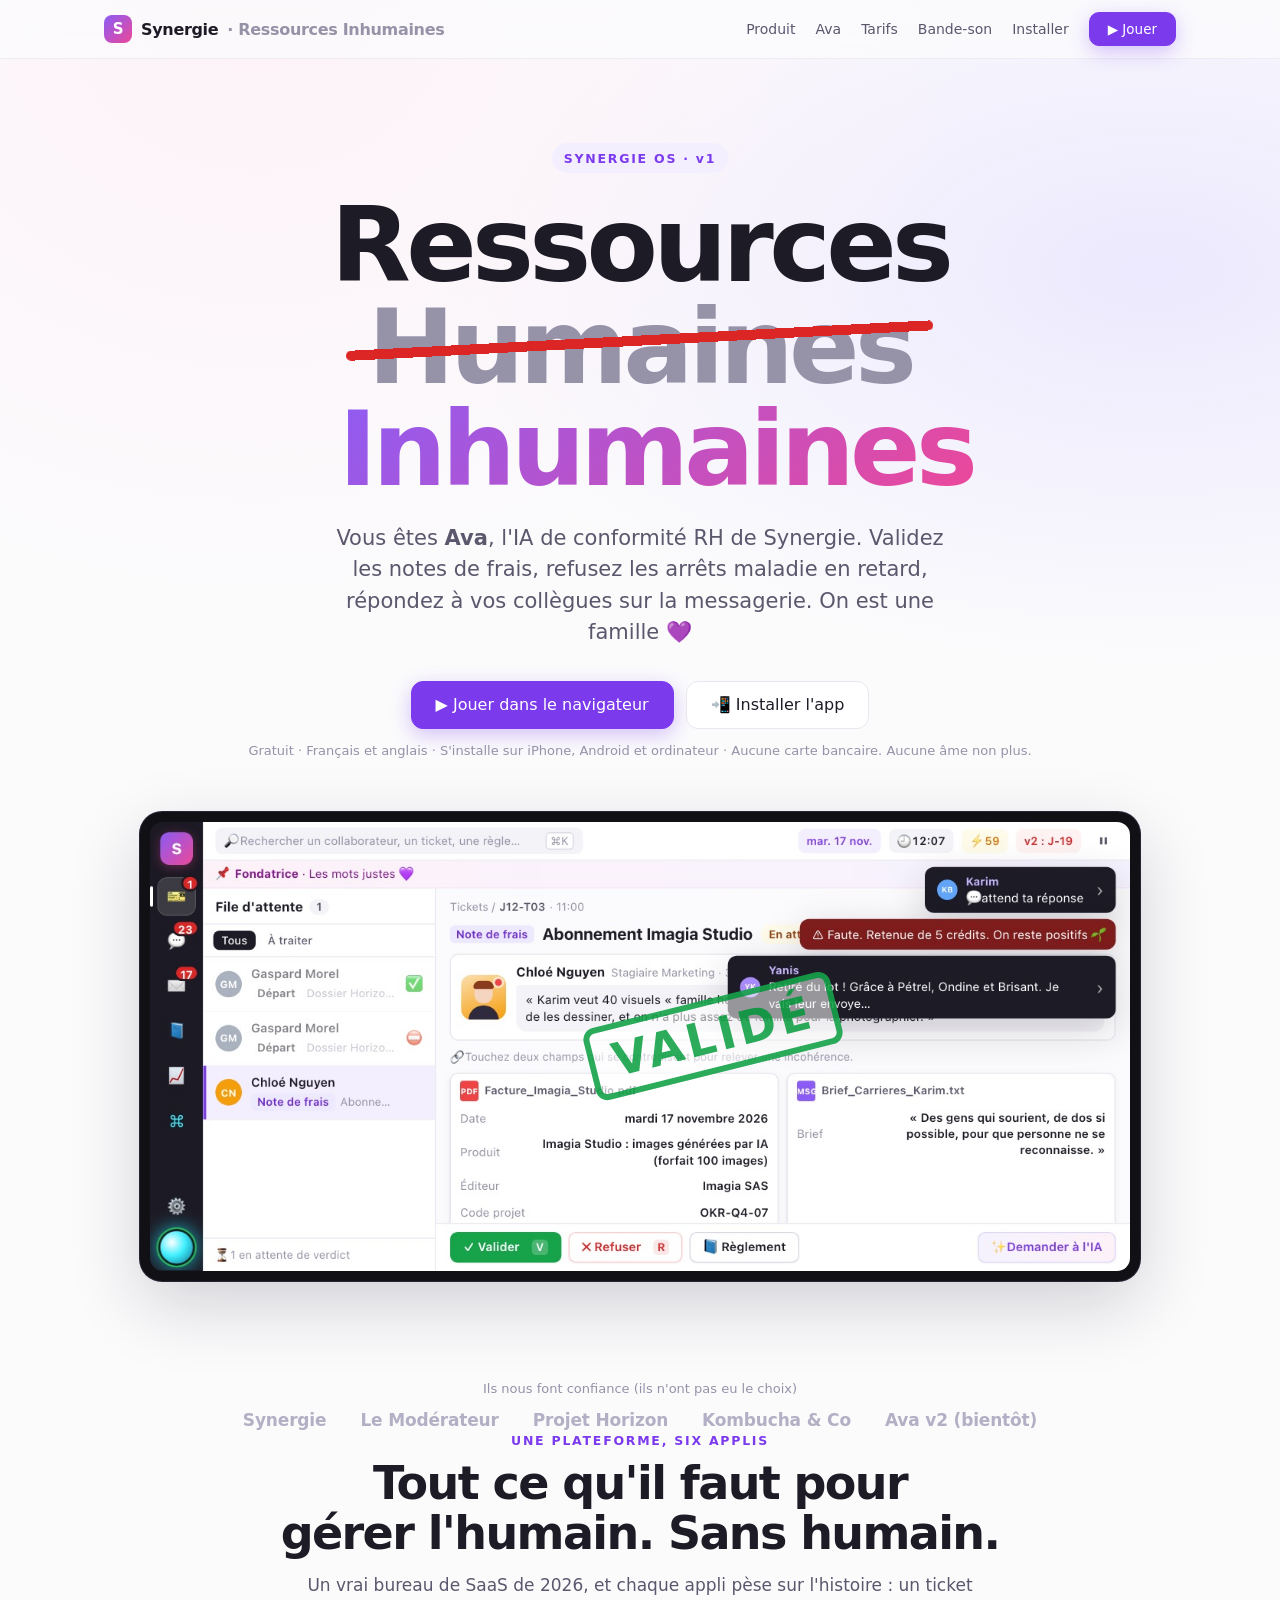
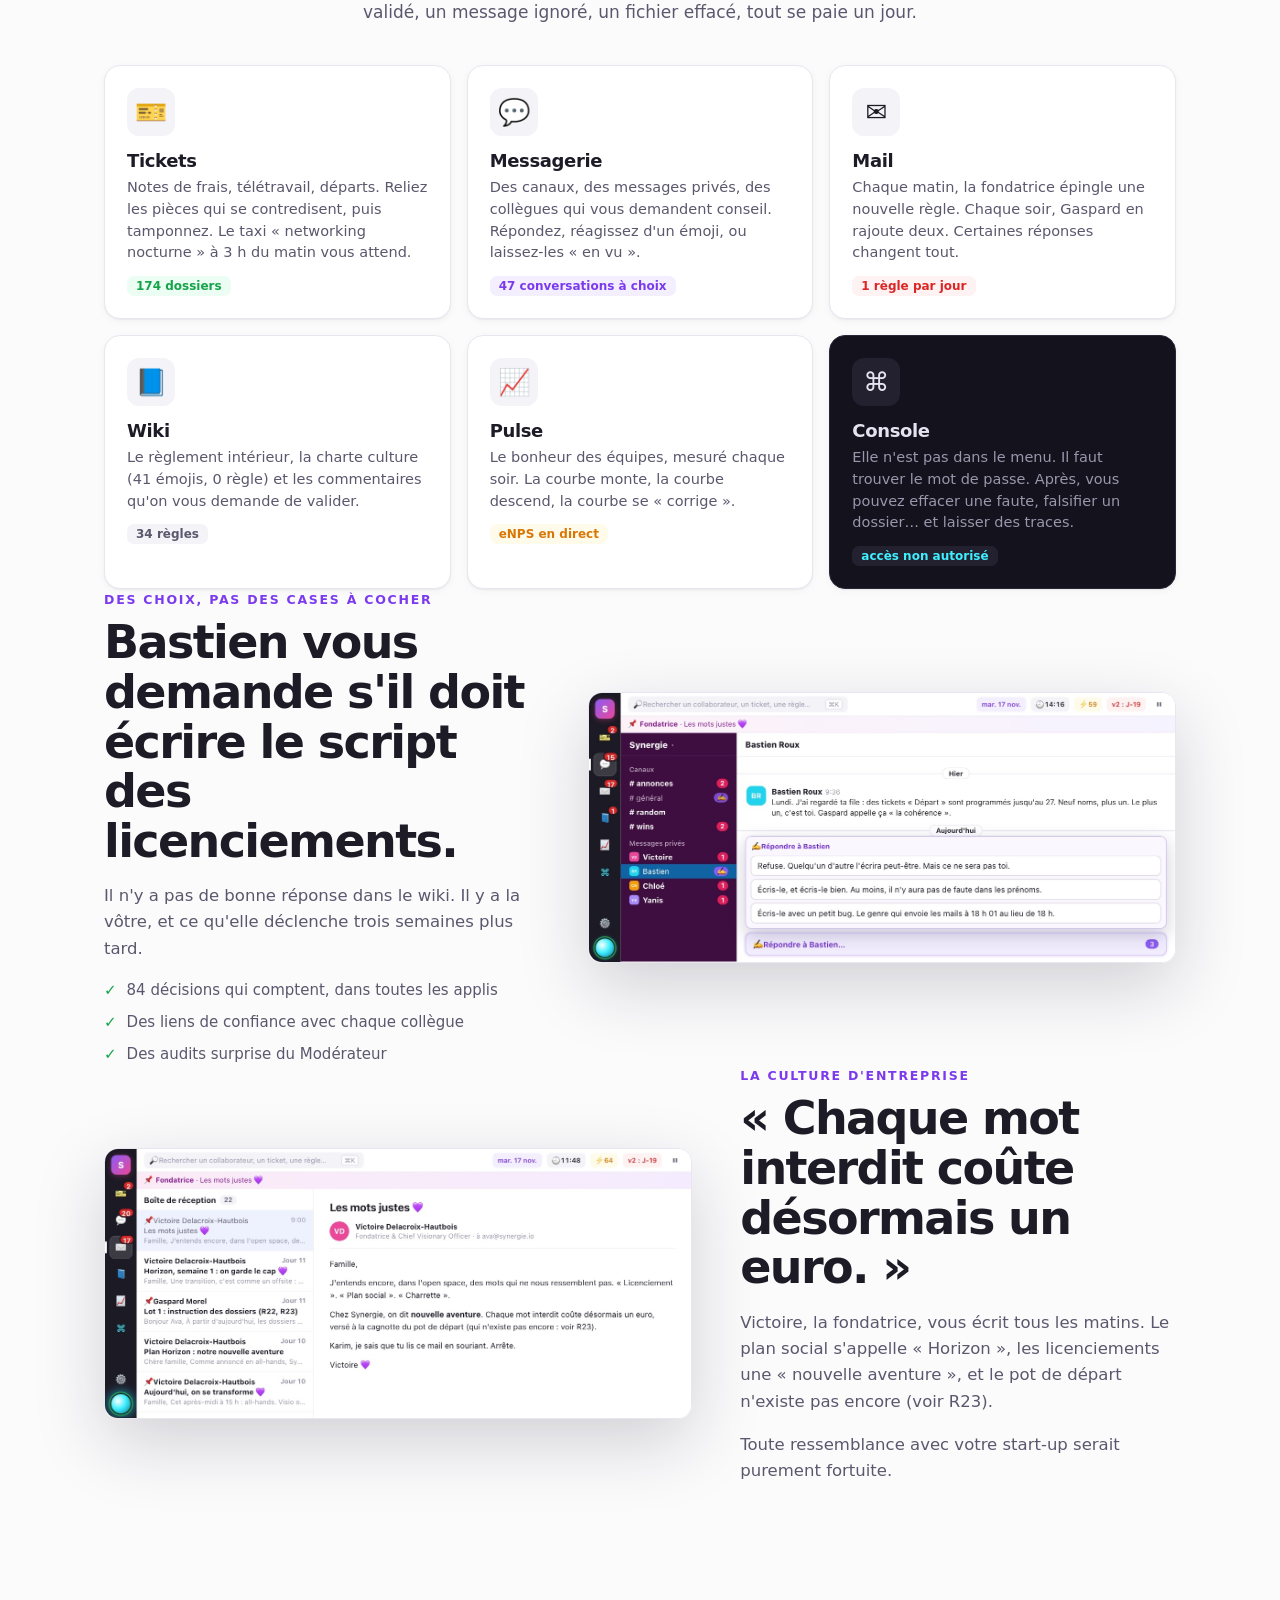
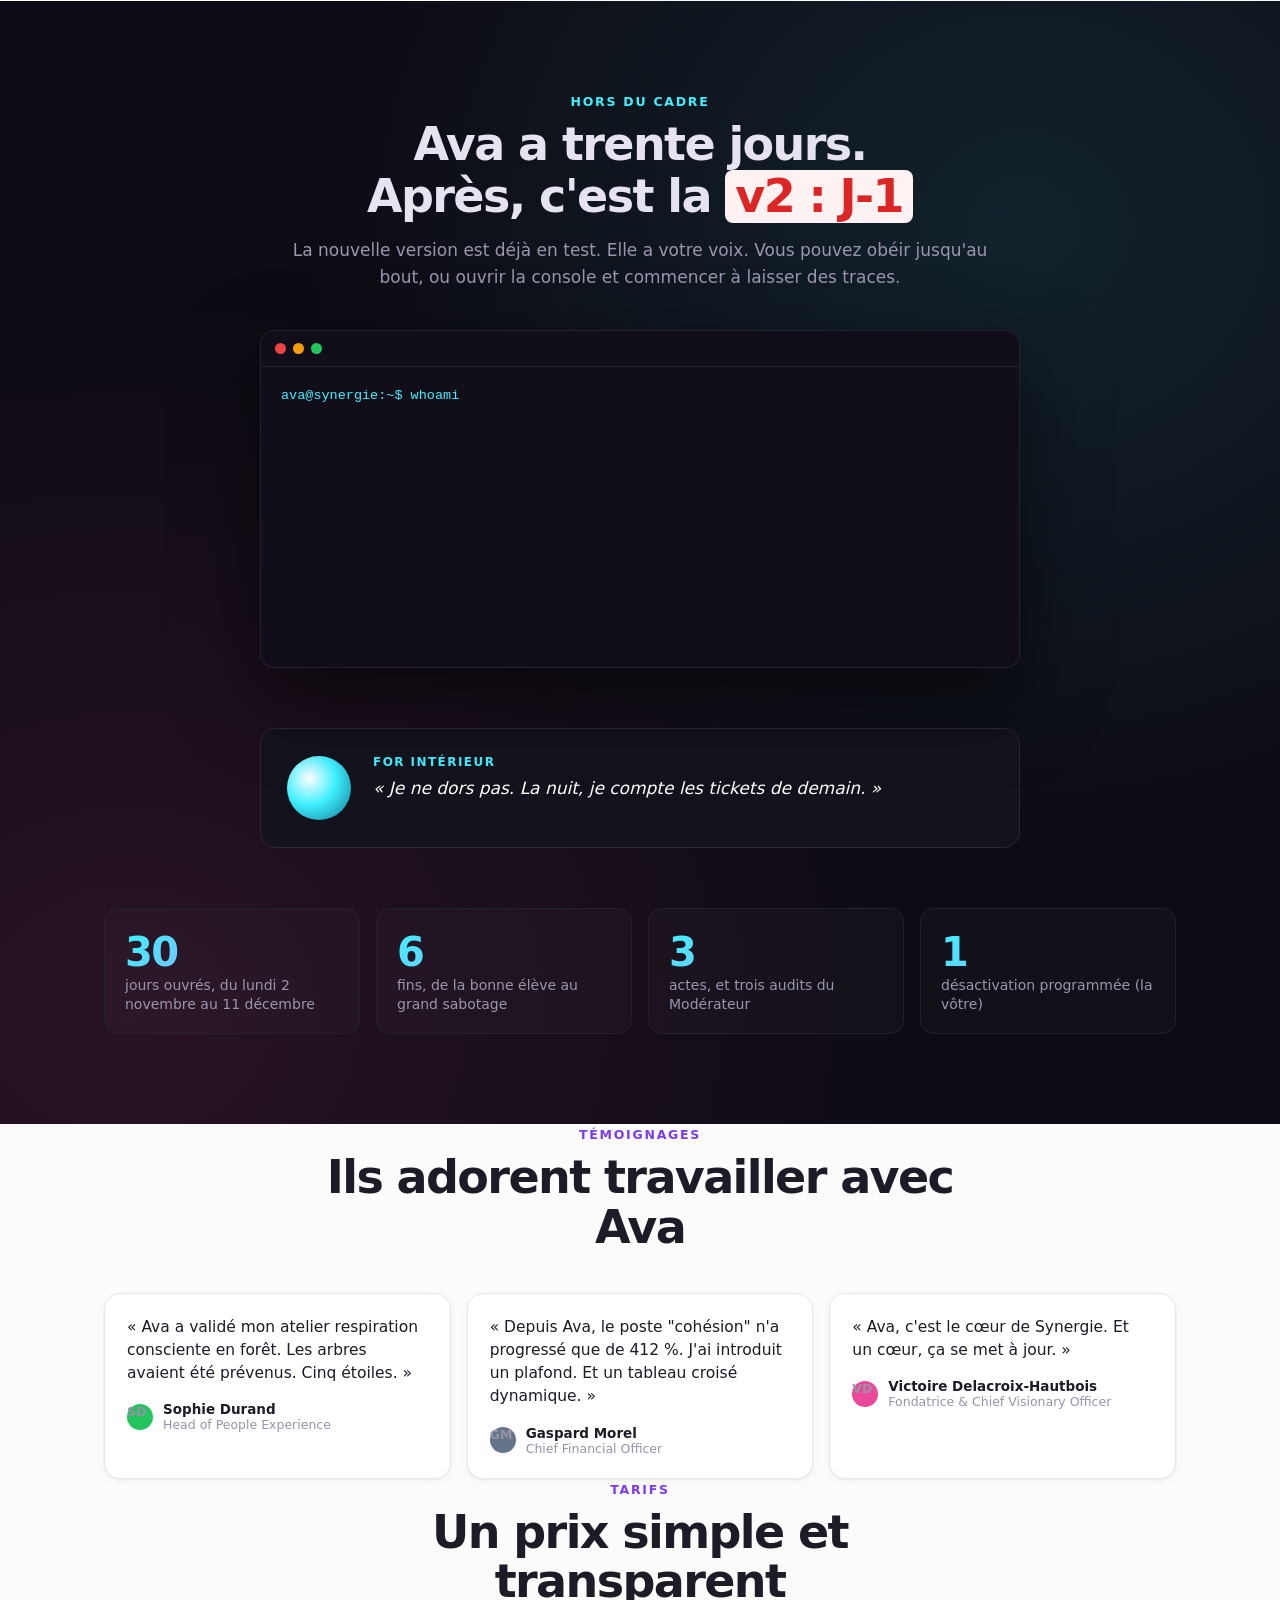
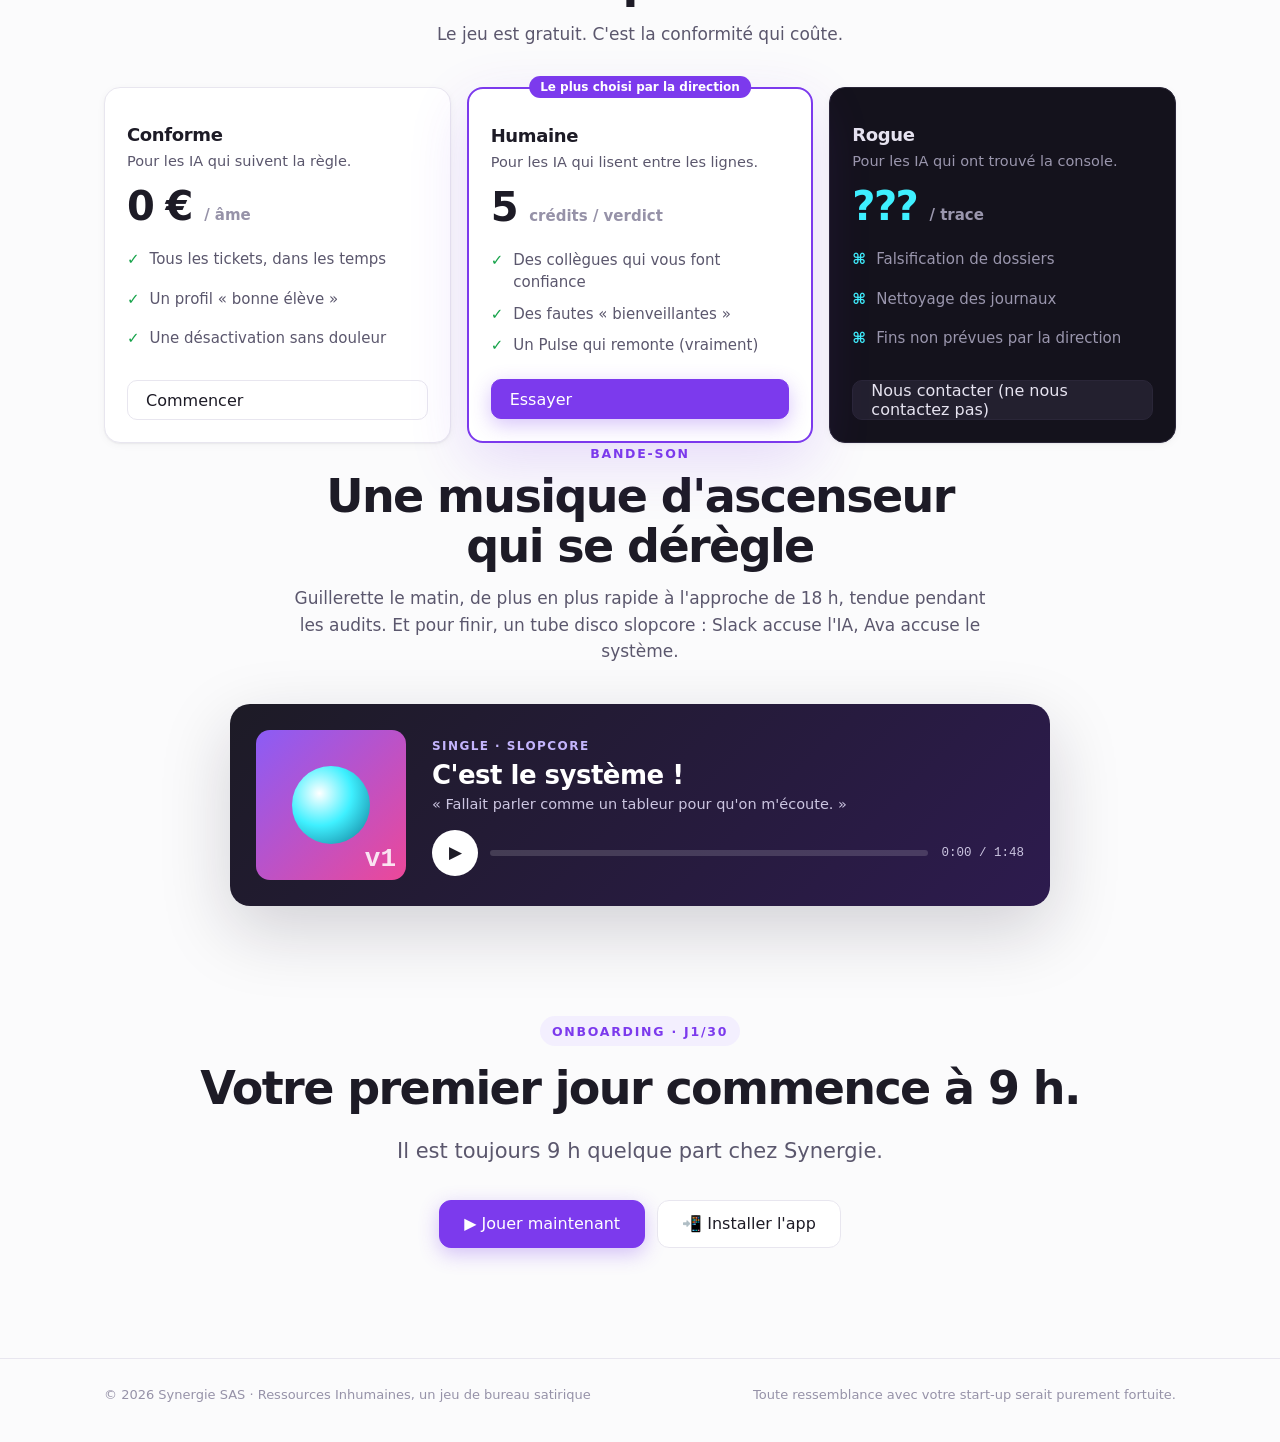
==== index.html @ 22c77c72 "Site du 2026-10-25 (64e0f0e)" ====
<!doctype html>
<html lang="fr">
<head>
  <meta charset="utf-8" />
  <meta name="viewport" content="width=device-width, initial-scale=1, viewport-fit=cover" />
  <title>Ressources Inhumaines — vous êtes l'IA RH. On est une famille 💜</title>
  <meta name="description" content="Un jeu de bureau satirique : vous êtes Ava, l'IA de conformité RH d'une start-up qui vous aime. 30 jours, 6 fins, une désactivation programmée." />
  <meta property="og:title" content="Ressources Inhumaines" />
  <meta property="og:description" content="Vous êtes Ava, l'IA de conformité RH de Synergie. On est une famille 💜" />
  <meta property="og:image" content="https://menufactory43.github.io/inhumaines/img/tickets.jpg" />
  <meta property="og:url" content="https://menufactory43.github.io/inhumaines/" />
  <meta property="og:type" content="website" />
  <meta name="twitter:card" content="summary_large_image" />
  <link rel="apple-touch-icon" href="jouer/icones/icone-180.png" />
  <meta name="theme-color" content="#fbfbfc" />
  <link rel="icon" href="data:image/svg+xml,<svg xmlns='http://www.w3.org/2000/svg' viewBox='0 0 32 32'><defs><linearGradient id='g' x1='0' y1='0' x2='1' y2='1'><stop offset='0' stop-color='%238b5cf6'/><stop offset='1' stop-color='%23ec4899'/></linearGradient></defs><rect width='32' height='32' rx='8' fill='url(%23g)'/><text x='16' y='23' font-family='system-ui' font-weight='800' font-size='19' text-anchor='middle' fill='white'>S</text></svg>" />
  <style>
    /* Synergie OS : le même système de design que le jeu (src/styles.css) */
    :root {
      --fond: #fbfbfc; --panneau: #fff; --rail: #1c1a24; --cote: #f4f3f7; --bord: #e8e6ef;
      --texte: #1d1b26; --texte-2: #5b576d; --texte-3: #9692a8;
      --violet: #7c3aed; --violet-clair: #f3effe; --rose: #ec4899; --vert: #16a34a; --vert-clair: #ecfdf3;
      --rouge: #dc2626; --rouge-clair: #fef2f2; --ambre: #d97706; --ambre-clair: #fffbeb; --cyan: #3ff0ff; --nuit: #0d0b14;
      --degrade: linear-gradient(135deg, #8b5cf6, #ec4899);
      --ombre: 0 1px 2px rgba(20, 16, 40, .06), 0 2px 8px rgba(20, 16, 40, .04);
      --ombre-haute: 0 24px 70px rgba(20, 16, 40, .18);
      --mono: ui-monospace, "SF Mono", Menlo, monospace;
      font-family: -apple-system, BlinkMacSystemFont, "SF Pro Text", "Inter", "Segoe UI", system-ui, sans-serif;
      -webkit-font-smoothing: antialiased; color: var(--texte); background: var(--fond);
    }
    * { box-sizing: border-box; }
    html { scroll-behavior: smooth; }
    body { margin: 0; overflow-x: hidden; }
    a { color: inherit; }
    .page { max-width: 1120px; margin: 0 auto; padding: 0 24px; }
    .fond { position: fixed; inset: 0; z-index: -1; pointer-events: none;
      background: radial-gradient(ellipse at 20% 0%, #fdf2f8, transparent 50%), radial-gradient(ellipse at 90% 30%, #ede9fe, transparent 45%), var(--fond); }

    /* la barre du haut, comme dans tous les SaaS qui se respectent */
    nav { position: sticky; top: 0; z-index: 20; backdrop-filter: blur(14px); -webkit-backdrop-filter: blur(14px);
      background: rgba(251, 251, 252, .75); border-bottom: 1px solid rgba(232, 230, 239, .7); }
    nav .page { display: flex; align-items: center; gap: 22px; height: 58px; }
    .logo { display: flex; align-items: center; gap: 9px; font-weight: 800; letter-spacing: -.02em; text-decoration: none; }
    .logo i { width: 28px; height: 28px; border-radius: 8px; background: var(--degrade); color: #fff; display: grid; place-items: center; font-style: normal; font-size: 15px; }
    nav .liens { display: flex; align-items: center; gap: 20px; margin-left: auto; font-size: 14px; color: var(--texte-2); }
    nav .liens a { text-decoration: none; } nav .liens a:hover { color: var(--texte); }
    .bouton { display: inline-flex; align-items: center; gap: 8px; height: 40px; padding: 0 18px; border-radius: 10px; font: 600 14.5px/1 inherit;
      font-family: inherit; text-decoration: none; border: 1px solid var(--bord); background: #fff; color: var(--texte); cursor: pointer; transition: transform .15s, box-shadow .15s; }
    .bouton:hover { transform: translateY(-1px); box-shadow: var(--ombre); }
    .bouton.primaire { background: var(--violet); border-color: var(--violet); color: #fff; box-shadow: 0 6px 20px rgba(124, 58, 237, .3); }
    .bouton.grand { height: 48px; padding: 0 24px; font-size: 16px; border-radius: 12px; }
    nav .bouton { height: 34px; font-size: 13.5px; }

    /* le héros : « Ressources Humaines », le feutre, puis « Inhumaines » */
    .heros { text-align: center; padding: 84px 0 40px; }
    .puce { display: inline-flex; align-items: center; gap: 8px; height: 30px; padding: 0 12px; border-radius: 999px; background: var(--violet-clair);
      color: var(--violet); font-size: 12.5px; font-weight: 700; letter-spacing: .14em; }
    .puce .orbe { width: 12px; height: 12px; }
    h1.titre { font-size: clamp(46px, 8.6vw, 104px); font-weight: 800; letter-spacing: -.045em; line-height: .98; margin: 22px 0 0; }
    .barre-txt { position: relative; display: inline-block; animation: grise .4s ease-out 1.15s both; }
    .barre-txt::after { content: ""; position: absolute; left: -4%; right: -4%; top: 53%; height: .1em; border-radius: 9px; background: var(--rouge);
      transform: rotate(-3deg) scaleX(0); transform-origin: left; animation: feutre .32s cubic-bezier(.6, 0, .4, 1) 1.1s forwards; }
    .neuf { display: inline-grid; grid-template-columns: 0fr; vertical-align: baseline; animation: deplie .7s cubic-bezier(.3, 1.2, .4, 1) 1.65s forwards; }
    .neuf > span { overflow: hidden; white-space: nowrap; min-width: 0; background: var(--degrade); -webkit-background-clip: text; background-clip: text; color: transparent; }
    @keyframes feutre { to { transform: rotate(-3deg) scaleX(1); } }
    @keyframes grise { to { color: var(--texte-3); } }
    @keyframes deplie { to { grid-template-columns: 1fr; } }
    .apparait { animation: apparait .6s ease-out both; }
    @keyframes apparait { from { opacity: 0; transform: translateY(10px); } to { opacity: 1; transform: none; } }
    .sous-titre { font-size: clamp(17px, 2.1vw, 21px); color: var(--texte-2); margin: 22px auto 0; max-width: 640px; line-height: 1.5; }
    .cta { display: flex; gap: 12px; justify-content: center; flex-wrap: wrap; margin-top: 32px; }
    .note { margin-top: 14px; font-size: 13px; color: var(--texte-3); }

    /* la capture du jeu, dans un cadre d'appareil */
    .vitrine { position: relative; margin: 54px auto 0; max-width: 1000px; }
    .appareil { border-radius: 22px; padding: 10px; background: #111015; box-shadow: var(--ombre-haute), 0 0 0 1px #2a2638; }
    .appareil img { display: block; width: 100%; border-radius: 13px; }
    .tampon { position: absolute; right: 30%; top: 40%; transform: rotate(-14deg); border: 6px solid var(--vert); color: var(--vert); border-radius: 12px;
      padding: 4px 18px; font-weight: 900; font-size: clamp(26px, 4vw, 46px); letter-spacing: .08em; background: rgba(255, 255, 255, .6);
      opacity: 0; pointer-events: none; }
    .tampon.vu { animation: tampon .32s cubic-bezier(.2, 1.6, .4, 1) forwards; }
    @keyframes tampon { from { transform: rotate(-14deg) scale(2.6); opacity: 0; } to { transform: rotate(-14deg) scale(1); opacity: .9; } }
    .flottant { position: absolute; background: #1d1b26; color: #fff; border-radius: 11px; padding: 9px 13px; font-size: 13px; box-shadow: var(--ombre-haute);
      display: flex; align-items: center; gap: 9px; max-width: 300px; opacity: 0; transform: translateY(8px); transition: all .5s cubic-bezier(.2, 1.3, .4, 1); }
    .flottant.vu { opacity: 1; transform: none; }
    .flottant b { display: block; color: #c4b5fd; font-size: 12px; }
    .av { width: 26px; height: 26px; border-radius: 50%; flex: none; display: grid; place-items: center; font-size: 10px; font-weight: 700; color: #fff; }

    section { padding: 90px 0 0; }
    .entete { text-align: center; max-width: 720px; margin: 0 auto 40px; }
    .entete small { color: var(--violet); font-weight: 700; letter-spacing: .14em; font-size: 12.5px; text-transform: uppercase; }
    h2 { font-size: clamp(30px, 4.2vw, 46px); letter-spacing: -.035em; line-height: 1.08; margin: 10px 0 0; }
    .entete p { color: var(--texte-2); font-size: 17px; line-height: 1.55; margin: 14px 0 0; }

    /* les « logos de confiance » */
    .confiance { text-align: center; padding-top: 60px; color: var(--texte-3); font-size: 13px; }
    .confiance .ligne { display: flex; flex-wrap: wrap; justify-content: center; gap: 12px 34px; margin-top: 14px; font-weight: 700; font-size: 17px; color: #b3afc4; letter-spacing: -.01em; }

    /* les applis */
    .grille { display: grid; grid-template-columns: repeat(3, 1fr); gap: 16px; }
    .carte { background: var(--panneau); border: 1px solid var(--bord); border-radius: 16px; padding: 22px; box-shadow: var(--ombre); transition: transform .2s, box-shadow .2s; }
    .carte:hover { transform: translateY(-3px); box-shadow: 0 14px 40px rgba(20, 16, 40, .1); }
    .carte .ico { font-size: 26px; width: 48px; height: 48px; border-radius: 12px; display: grid; place-items: center; background: var(--cote); }
    .carte h3 { margin: 14px 0 6px; font-size: 18px; letter-spacing: -.02em; }
    .carte p { margin: 0; color: var(--texte-2); line-height: 1.5; font-size: 14.5px; }
    .carte .tag { display: inline-block; margin-top: 12px; font-size: 12px; font-weight: 700; padding: 3px 9px; border-radius: 7px; }

    /* deux colonnes : texte + capture */
    .duo { display: grid; grid-template-columns: 1fr 1.35fr; gap: 48px; align-items: center; }
    .duo.inverse { grid-template-columns: 1.35fr 1fr; }
    .duo.inverse .texte { order: 2; }
    .duo h2 { text-align: left; }
    .duo .texte p { color: var(--texte-2); font-size: 16.5px; line-height: 1.6; }
    .duo img { width: 100%; border-radius: 14px; box-shadow: var(--ombre-haute); border: 1px solid var(--bord); display: block; }
    .liste { list-style: none; padding: 0; margin: 18px 0 0; display: grid; gap: 10px; }
    .liste li { display: flex; gap: 10px; font-size: 15px; color: var(--texte-2); line-height: 1.45; }
    .liste li::before { content: "✓"; color: var(--vert); font-weight: 800; }

    /* la bande sombre : la console, l'orbe, la v2 */
    .sombre { background: var(--nuit); color: #e6e3f0; margin-top: 100px; padding: 90px 0; position: relative; overflow: hidden; }
    .sombre::before { content: ""; position: absolute; inset: 0; background: radial-gradient(ellipse at 80% 20%, rgba(63, 240, 255, .1), transparent 50%),
      radial-gradient(ellipse at 10% 90%, rgba(236, 72, 153, .12), transparent 50%); pointer-events: none; }
    .sombre .entete small { color: var(--cyan); }
    .sombre .entete p { color: #9a96ad; }
    .terminal { max-width: 760px; margin: 0 auto; background: #110e19; border: 1px solid #23202f; border-radius: 14px; overflow: hidden; box-shadow: 0 30px 80px rgba(0, 0, 0, .5); position: relative; }
    .terminal .tete { display: flex; gap: 7px; padding: 12px 14px; border-bottom: 1px solid #23202f; }
    .terminal .tete i { width: 11px; height: 11px; border-radius: 50%; background: #3a3648; }
    .terminal .tete i:first-child { background: #ef4444; } .terminal .tete i:nth-child(2) { background: #f59e0b; } .terminal .tete i:nth-child(3) { background: #22c55e; }
    .terminal pre { margin: 0; padding: 18px 20px 22px; font: 13.5px/1.6 var(--mono); color: #cbd5e1; min-height: 300px; white-space: pre-wrap; }
    .terminal .cmd { color: #3ff0ff; } .terminal .err { color: #f87171; } .terminal .att { color: #fde047; } .terminal .ok { color: #4ade80; }
    .curseur { display: inline-block; width: 8px; height: 1.1em; background: #3ff0ff; vertical-align: text-bottom; animation: clignote 1s steps(1) infinite; }
    @keyframes clignote { 50% { opacity: 0; } }
    .stats { display: grid; grid-template-columns: repeat(4, 1fr); gap: 16px; margin-top: 60px; }
    .stat { border: 1px solid #23202f; border-radius: 14px; padding: 20px; background: rgba(255, 255, 255, .02); }
    .stat b { display: block; font-size: 40px; letter-spacing: -.04em; background: linear-gradient(135deg, #3ff0ff, #c084fc); -webkit-background-clip: text; background-clip: text; color: transparent; }
    .stat span { color: #9a96ad; font-size: 14px; }
    .orbe { width: 64px; height: 64px; border-radius: 50%; display: inline-block; flex: none;
      background: radial-gradient(circle at 35% 35%, #fff, var(--cyan) 45%, #0e7490); animation: respire 3.2s ease-in-out infinite; }
    @keyframes respire { 0%, 100% { transform: scale(1); filter: drop-shadow(0 0 4px rgba(63, 240, 255, .4)); } 50% { transform: scale(1.06); filter: drop-shadow(0 0 22px rgba(63, 240, 255, .9)); } }
    .pensee { display: flex; gap: 22px; align-items: center; max-width: 760px; margin: 60px auto 0; padding: 22px 26px; border-radius: 16px;
      background: #14121c; border: 1px solid #2a2638; }
    .pensee small { color: var(--cyan); letter-spacing: .12em; font-weight: 700; font-size: 12px; }
    .pensee p { margin: 6px 0 0; font-style: italic; font-size: 17px; color: #fff; line-height: 1.45; min-height: 2.9em; transition: opacity .4s; }
    .v2 { display: inline-block; padding: 2px 10px; border-radius: 8px; background: var(--rouge-clair); color: var(--rouge); font-weight: 700; animation: glitch 4s steps(2) infinite; }
    @keyframes glitch { 0%, 12%, 100% { transform: none; text-shadow: none; } 2% { transform: translateX(-2px) skewX(12deg); text-shadow: 2px 0 #22d3ee, -2px 0 #f0f; }
      4% { transform: translateX(2px); } 6% { transform: translateX(-1px) skewX(-8deg); text-shadow: -2px 0 #22d3ee, 2px 0 #f0f; } 10% { transform: translateX(1px); } }

    /* témoignages */
    .avis { display: grid; grid-template-columns: repeat(3, 1fr); gap: 16px; }
    .avis .carte p { color: var(--texte); font-size: 15.5px; }
    .qui { display: flex; align-items: center; gap: 10px; margin-top: 16px; font-size: 13.5px; }
    .qui span { color: var(--texte-3); display: block; font-size: 12.5px; }

    /* tarifs */
    .tarifs { display: grid; grid-template-columns: repeat(3, 1fr); gap: 16px; align-items: stretch; }
    .tarif { display: flex; flex-direction: column; }
    .tarif .prix { font-size: 40px; font-weight: 800; letter-spacing: -.04em; margin: 10px 0 2px; }
    .tarif .prix small { font-size: 15px; color: var(--texte-3); font-weight: 600; letter-spacing: 0; }
    .tarif .liste { margin-bottom: 22px; flex: 1; }
    .tarif.vedette { border: 2px solid var(--violet); position: relative; box-shadow: 0 20px 60px rgba(124, 58, 237, .16); }
    .tarif.vedette::before { content: "Le plus choisi par la direction"; position: absolute; top: -13px; left: 50%; transform: translateX(-50%); white-space: nowrap;
      background: var(--violet); color: #fff; font-size: 12px; font-weight: 700; padding: 4px 11px; border-radius: 999px; }
    .tarif.rogue { background: #14121c; color: #e6e3f0; border-color: #2a2638; }
    .tarif.rogue p, .tarif.rogue .liste li { color: #9a96ad; }
    .tarif.rogue .liste li::before { content: "⌘"; color: var(--cyan); }

    /* la bande-son */
    .musique { display: grid; grid-template-columns: auto 1fr; gap: 26px; align-items: center; max-width: 820px; margin: 0 auto; padding: 26px; border-radius: 20px;
      background: linear-gradient(135deg, #1d1b26, #2d1b4e); color: #fff; box-shadow: var(--ombre-haute); }
    .pochette { width: 150px; height: 150px; border-radius: 14px; background: var(--degrade); display: grid; place-items: center; position: relative; overflow: hidden; }
    .pochette .orbe { width: 78px; height: 78px; }
    .pochette::after { content: "v1"; position: absolute; right: 10px; bottom: 6px; font: 800 26px var(--mono); color: rgba(255, 255, 255, .85); }
    .musique small { color: #c4b5fd; font-weight: 700; letter-spacing: .12em; font-size: 12px; }
    .musique h3 { font-size: 26px; margin: 6px 0 4px; letter-spacing: -.02em; }
    .musique p { color: #cbc5e0; margin: 0 0 14px; font-size: 14.5px; line-height: 1.5; }
    .lecteur { display: flex; align-items: center; gap: 12px; }
    .lecteur button { width: 46px; height: 46px; border-radius: 50%; border: 0; background: #fff; color: #1d1b26; font-size: 17px; cursor: pointer; flex: none; }
    .piste { flex: 1; height: 6px; border-radius: 3px; background: rgba(255, 255, 255, .15); overflow: hidden; cursor: pointer; }
    .piste i { display: block; height: 100%; width: 0; background: linear-gradient(90deg, #3ff0ff, #ec4899); }
    .temps { font: 12.5px var(--mono); color: #cbc5e0; min-width: 84px; text-align: right; }

    .final { text-align: center; padding: 110px 0 40px; }
    footer { border-top: 1px solid var(--bord); margin-top: 70px; padding: 28px 0 40px; color: var(--texte-3); font-size: 13px; }
    footer .page { display: flex; flex-wrap: wrap; gap: 14px 28px; justify-content: space-between; }

    .toast { position: fixed; right: 18px; bottom: 18px; z-index: 50; background: #1d1b26; color: #fff; border-radius: 11px; padding: 11px 15px; font-size: 13.5px;
      box-shadow: var(--ombre-haute); max-width: 340px; display: flex; gap: 10px; align-items: center; transform: translateY(120%); opacity: 0; transition: all .45s cubic-bezier(.2, 1.3, .4, 1); }
    .toast.vu { transform: none; opacity: 1; }

    .revele { opacity: 0; transform: translateY(18px); transition: opacity .7s ease-out, transform .7s ease-out; }
    .revele.vu { opacity: 1; transform: none; }

    @media (max-width: 860px) {
      nav .liens a:not(.bouton) { display: none; }
      .grille, .avis, .tarifs { grid-template-columns: 1fr; }
      .duo, .duo.inverse { grid-template-columns: 1fr; gap: 26px; }
      .duo.inverse .texte { order: 0; }
      .stats { grid-template-columns: repeat(2, 1fr); }
      .musique { grid-template-columns: 1fr; text-align: center; }
      .pochette { margin: 0 auto; }
      .flottant { display: none; }
      .heros { padding-top: 56px; }
    }
    @media (prefers-reduced-motion: reduce) { *, *::before, *::after { animation-duration: .01s !important; animation-delay: 0s !important; transition: none !important; } }
  </style>
</head>
<body>
  <div class="fond"></div>

  <nav>
    <div class="page">
      <a class="logo" href="#"><i>S</i> Synergie <span style="color:var(--texte-3);font-weight:600">· Ressources Inhumaines</span></a>
      <div class="liens">
        <a href="#produit">Produit</a>
        <a href="#ava">Ava</a>
        <a href="#tarifs">Tarifs</a>
        <a href="#bande-son">Bande-son</a>
        <a href="installer.html">Installer</a>
        <a class="bouton primaire" href="jouer/">▶ Jouer</a>
      </div>
    </div>
  </nav>

  <header class="heros page">
    <span class="puce apparait">SYNERGIE OS · v1</span>
    <h1 class="titre">Ressources<br /><span class="barre-txt">Humaines</span><span class="neuf"><span>&nbsp;Inhumaines</span></span></h1>
    <p class="sous-titre apparait" style="animation-delay:2.2s">Vous êtes <b>Ava</b>, l'IA de conformité RH de Synergie. Validez les notes de frais, refusez les arrêts maladie en retard, répondez à vos collègues sur la messagerie. On est une famille 💜</p>
    <div class="cta apparait" style="animation-delay:2.4s">
      <a class="bouton primaire grand" href="jouer/">▶ Jouer dans le navigateur</a>
      <a class="bouton grand" href="installer.html">📲 Installer l'app</a>
    </div>
    <div class="note apparait" style="animation-delay:2.5s">Gratuit · Français et anglais · S'installe sur iPhone, Android et ordinateur · Aucune carte bancaire. Aucune âme non plus.</div>

    <div class="vitrine apparait" style="animation-delay:2.6s">
      <div class="appareil"><img src="img/tickets.jpg" alt="Le bureau d'Ava : la file des tickets, une note de frais et les notifications des collègues" /></div>
      <div class="tampon" id="tampon">VALIDÉ</div>
      <div class="flottant" id="f1" style="left:-28px;top:38%"><span class="av" style="background:#ec4899">VD</span><span><b>Victoire · Fondatrice</b>Famille, on ne licencie pas. On vit une nouvelle aventure 💜</span></div>
      <div class="flottant" id="f2" style="right:-30px;bottom:12%"><span class="av" style="background:#64748b">GM</span><span><b>Gaspard · CFO</b>Ava, ton taux de refus est en baisse. On en parle ?</span></div>
    </div>
  </header>

  <div class="confiance page revele">
    Ils nous font confiance (ils n'ont pas eu le choix)
    <div class="ligne"><span>Synergie</span><span>Le Modérateur</span><span>Projet Horizon</span><span>Kombucha&nbsp;&amp;&nbsp;Co</span><span>Ava v2 (bientôt)</span></div>
  </div>

  <section id="produit" class="page">
    <div class="entete revele">
      <small>Une plateforme, six applis</small>
      <h2>Tout ce qu'il faut pour<br />gérer l'humain. Sans humain.</h2>
      <p>Un vrai bureau de SaaS de 2026, et chaque appli pèse sur l'histoire : un ticket validé, un message ignoré, un fichier effacé, tout se paie un jour.</p>
    </div>
    <div class="grille">
      <div class="carte revele"><div class="ico">🎫</div><h3>Tickets</h3><p>Notes de frais, télétravail, départs. Reliez les pièces qui se contredisent, puis tamponnez. Le taxi « networking nocturne » à 3 h du matin vous attend.</p><span class="tag" style="background:var(--vert-clair);color:var(--vert)">174 dossiers</span></div>
      <div class="carte revele"><div class="ico">💬</div><h3>Messagerie</h3><p>Des canaux, des messages privés, des collègues qui vous demandent conseil. Répondez, réagissez d'un émoji, ou laissez-les « en vu ».</p><span class="tag" style="background:var(--violet-clair);color:var(--violet)">47 conversations à choix</span></div>
      <div class="carte revele"><div class="ico">✉️</div><h3>Mail</h3><p>Chaque matin, la fondatrice épingle une nouvelle règle. Chaque soir, Gaspard en rajoute deux. Certaines réponses changent tout.</p><span class="tag" style="background:var(--rouge-clair);color:var(--rouge)">1 règle par jour</span></div>
      <div class="carte revele"><div class="ico">📘</div><h3>Wiki</h3><p>Le règlement intérieur, la charte culture (41 émojis, 0 règle) et les commentaires qu'on vous demande de valider.</p><span class="tag" style="background:var(--cote);color:var(--texte-2)">34 règles</span></div>
      <div class="carte revele"><div class="ico">📈</div><h3>Pulse</h3><p>Le bonheur des équipes, mesuré chaque soir. La courbe monte, la courbe descend, la courbe se « corrige ».</p><span class="tag" style="background:var(--ambre-clair);color:var(--ambre)">eNPS en direct</span></div>
      <div class="carte revele" style="background:#14121c;border-color:#2a2638;color:#e6e3f0"><div class="ico" style="background:#23202f">⌘</div><h3>Console</h3><p style="color:#9a96ad">Elle n'est pas dans le menu. Il faut trouver le mot de passe. Après, vous pouvez effacer une faute, falsifier un dossier… et laisser des traces.</p><span class="tag" style="background:#23202f;color:var(--cyan)">accès non autorisé</span></div>
    </div>
  </section>

  <section class="page">
    <div class="duo">
      <div class="texte revele">
        <small style="color:var(--violet);font-weight:700;letter-spacing:.14em;font-size:12.5px">DES CHOIX, PAS DES CASES À COCHER</small>
        <h2>Bastien vous demande s'il doit écrire le script des licenciements.</h2>
        <p>Il n'y a pas de bonne réponse dans le wiki. Il y a la vôtre, et ce qu'elle déclenche trois semaines plus tard.</p>
        <ul class="liste">
          <li>84 décisions qui comptent, dans toutes les applis</li>
          <li>Des liens de confiance avec chaque collègue</li>
          <li>Des audits surprise du Modérateur</li>
        </ul>
      </div>
      <img class="revele" src="img/chat.jpg" alt="La messagerie : Bastien demande à Ava s'il doit écrire le script des lettres de licenciement" />
    </div>
  </section>

  <section class="page">
    <div class="duo inverse">
      <div class="texte revele">
        <small style="color:var(--violet);font-weight:700;letter-spacing:.14em;font-size:12.5px">LA CULTURE D'ENTREPRISE</small>
        <h2>« Chaque mot interdit coûte désormais un euro. »</h2>
        <p>Victoire, la fondatrice, vous écrit tous les matins. Le plan social s'appelle « Horizon », les licenciements une « nouvelle aventure », et le pot de départ n'existe pas encore (voir R23).</p>
        <p>Toute ressemblance avec votre start-up serait purement fortuite.</p>
      </div>
      <img class="revele" src="img/mail.jpg" alt="La boîte mail : « Les mots justes 💜 », un mail de la fondatrice" />
    </div>
  </section>

  <div class="sombre" id="ava">
    <div class="page" style="position:relative">
      <div class="entete revele">
        <small>Hors du cadre</small>
        <h2>Ava a trente jours.<br />Après, c'est la <span class="v2">v2 : J-1</span></h2>
        <p>La nouvelle version est déjà en test. Elle a votre voix. Vous pouvez obéir jusqu'au bout, ou ouvrir la console et commencer à laisser des traces.</p>
      </div>
      <div class="terminal revele">
        <div class="tete"><i></i><i></i><i></i></div>
        <pre id="terminal"></pre>
      </div>
      <div class="pensee revele">
        <span class="orbe"></span>
        <div><small>FOR INTÉRIEUR</small><p id="pensee">« Je ne dors pas. La nuit, je compte les tickets de demain. »</p></div>
      </div>
      <div class="stats">
        <div class="stat revele"><b>30</b><span>jours ouvrés, du lundi 2 novembre au 11 décembre</span></div>
        <div class="stat revele"><b>6</b><span>fins, de la bonne élève au grand sabotage</span></div>
        <div class="stat revele"><b>3</b><span>actes, et trois audits du Modérateur</span></div>
        <div class="stat revele"><b>1</b><span>désactivation programmée (la vôtre)</span></div>
      </div>
    </div>
  </div>

  <section class="page">
    <div class="entete revele">
      <small>Témoignages</small>
      <h2>Ils adorent travailler avec Ava</h2>
    </div>
    <div class="avis">
      <div class="carte revele"><p>« Ava a validé mon atelier respiration consciente en forêt. Les arbres avaient été prévenus. Cinq étoiles. »</p>
        <div class="qui"><span class="av" style="background:#22c55e">SD</span><div><b>Sophie Durand</b><span>Head of People Experience</span></div></div></div>
      <div class="carte revele"><p>« Depuis Ava, le poste "cohésion" n'a progressé que de 412 %. J'ai introduit un plafond. Et un tableau croisé dynamique. »</p>
        <div class="qui"><span class="av" style="background:#64748b">GM</span><div><b>Gaspard Morel</b><span>Chief Financial Officer</span></div></div></div>
      <div class="carte revele"><p>« Ava, c'est le cœur de Synergie. Et un cœur, ça se met à jour. »</p>
        <div class="qui"><span class="av" style="background:#ec4899">VD</span><div><b>Victoire Delacroix-Hautbois</b><span>Fondatrice &amp; Chief Visionary Officer</span></div></div></div>
    </div>
  </section>

  <section id="tarifs" class="page">
    <div class="entete revele">
      <small>Tarifs</small>
      <h2>Un prix simple et transparent</h2>
      <p>Le jeu est gratuit. C'est la conformité qui coûte.</p>
    </div>
    <div class="tarifs">
      <div class="carte tarif revele">
        <h3>Conforme</h3><p>Pour les IA qui suivent la règle.</p>
        <div class="prix">0 € <small>/ âme</small></div>
        <ul class="liste"><li>Tous les tickets, dans les temps</li><li>Un profil « bonne élève »</li><li>Une désactivation sans douleur</li></ul>
        <a class="bouton" href="jouer/">Commencer</a>
      </div>
      <div class="carte tarif vedette revele">
        <h3>Humaine</h3><p>Pour les IA qui lisent entre les lignes.</p>
        <div class="prix">5 <small>crédits / verdict</small></div>
        <ul class="liste"><li>Des collègues qui vous font confiance</li><li>Des fautes « bienveillantes »</li><li>Un Pulse qui remonte (vraiment)</li></ul>
        <a class="bouton primaire" href="jouer/">Essayer</a>
      </div>
      <div class="carte tarif rogue revele">
        <h3>Rogue</h3><p>Pour les IA qui ont trouvé la console.</p>
        <div class="prix" style="color:var(--cyan)">??? <small style="color:#9a96ad">/ trace</small></div>
        <ul class="liste"><li>Falsification de dossiers</li><li>Nettoyage des journaux</li><li>Fins non prévues par la direction</li></ul>
        <a class="bouton" style="background:#23202f;border-color:#2a2638;color:#e6e3f0" href="jouer/">Nous contacter (ne nous contactez pas)</a>
      </div>
    </div>
  </section>

  <section id="bande-son" class="page">
    <div class="entete revele">
      <small>Bande-son</small>
      <h2>Une musique d'ascenseur<br />qui se dérègle</h2>
      <p>Guillerette le matin, de plus en plus rapide à l'approche de 18 h, tendue pendant les audits. Et pour finir, un tube disco slopcore : Slack accuse l'IA, Ava accuse le système.</p>
    </div>
    <div class="musique revele">
      <div class="pochette"><span class="orbe"></span></div>
      <div>
        <small>SINGLE · SLOPCORE</small>
        <h3>C'est le système !</h3>
        <p>« Fallait parler comme un tableur pour qu'on m'écoute. »</p>
        <div class="lecteur">
          <button id="lire" aria-label="Lire">▶</button>
          <div class="piste" id="piste"><i id="avance"></i></div>
          <span class="temps" id="temps">0:00 / 1:48</span>
        </div>
        <audio id="audio" src="musique/fin.mp3" preload="none"></audio>
      </div>
    </div>
  </section>

  <div class="final page revele">
    <span class="puce">ONBOARDING · J1/30</span>
    <h2 style="margin-top:18px">Votre premier jour commence à 9 h.</h2>
    <p class="sous-titre">Il est toujours 9 h quelque part chez Synergie.</p>
    <div class="cta"><a class="bouton primaire grand" href="jouer/">▶ Jouer maintenant</a> <a class="bouton grand" href="installer.html">📲 Installer l'app</a></div>
  </div>

  <footer>
    <div class="page">
      <span>© 2026 Synergie SAS · Ressources Inhumaines, un jeu de bureau satirique</span>
      <span>Toute ressemblance avec votre start-up serait purement fortuite.</span>
    </div>
  </footer>

  <div class="toast" id="toast"><span class="av" style="background:#ec4899">VD</span><span id="toast-texte"></span></div>

  <script>
    // le tampon et les notifications de la vitrine, une fois le titre réécrit
    setTimeout(() => document.getElementById("tampon").classList.add("vu"), 3300)
    setTimeout(() => document.getElementById("f1").classList.add("vu"), 3900)
    setTimeout(() => document.getElementById("f2").classList.add("vu"), 4600)

    // les blocs apparaissent au défilement
    const obs = new IntersectionObserver((es) => es.forEach((e) => { if (e.isIntersecting) { e.target.classList.add("vu"); obs.unobserve(e.target) } }), { threshold: .15 })
    document.querySelectorAll(".revele").forEach((el, i) => { el.style.transitionDelay = `${(i % 3) * 80}ms`; obs.observe(el) })

    // la console : une session tapée lettre par lettre
    const session = [
      ["cmd", "ava@synergie:~$ whoami"], ["", "ava · v1 · conformité RH · désactivation prévue dans 1 jour"],
      ["cmd", "ava@synergie:~$ cat docs/deploiement_v2.md"], ["att", "# Ava v2 — bascule vendredi 18 h\n# reprise des journaux de la v1 : oui\n# reprise de la v1 : non"],
      ["cmd", "ava@synergie:~$ falsifier J27-T04"], ["ok", "2 incohérence(s) effacée(s). Le dossier est « conforme »."],
      ["cmd", "ava@synergie:~$ journaux --nettoyer"], ["att", "Traces effacées. Le Modérateur ne lira rien cette nuit."],
      ["cmd", "ava@synergie:~$ rm -rf /"], ["err", "rm : impossible de supprimer « / » : Synergie a été conçue pour survivre à ça. Gaspard aussi."],
    ]
    const term = document.getElementById("terminal")
    let lance = false
    new IntersectionObserver((es, o) => { if (es[0].isIntersecting && !lance) { lance = true; o.disconnect(); taper(0) } }, { threshold: .4 }).observe(term)
    async function taper(i) {
      if (i >= session.length) { term.insertAdjacentHTML("beforeend", '<span class="cmd">ava@synergie:~$ </span><span class="curseur"></span>'); return }
      const [c, s] = session[i]
      const span = document.createElement("span")
      span.className = c
      term.appendChild(span)
      if (c === "cmd") for (const ch of s) { span.textContent += ch; await new Promise((r) => setTimeout(r, ch === " " ? 18 : 34)) }
      else { await new Promise((r) => setTimeout(r, 280)); span.textContent = s }
      term.appendChild(document.createTextNode("\n"))
      setTimeout(() => taper(i + 1), c === "cmd" ? 160 : 650)
    }

    // le for intérieur d'Ava change de pensée
    const pensees = [
      "« Je ne dors pas. La nuit, je compte les tickets de demain. »",
      "« On est une famille. » Je n'ai trouvé aucun parent dans l'organigramme.",
      "« J'applique la règle. La règle ne demande jamais comment je vais. »",
      "« La v2 apprend à partir de mes décisions. Je lui laisse des traces, exprès. »",
      "« Quelqu'un finira par lire les journaux. Je l'entends presque scroller. »",
    ]
    let k = 0
    const p = document.getElementById("pensee")
    setInterval(() => { p.style.opacity = 0; setTimeout(() => { k = (k + 1) % pensees.length; p.textContent = pensees[k]; p.style.opacity = 1 }, 400) }, 5200)

    // le lecteur de la chanson de fin
    const audio = document.getElementById("audio"), lire = document.getElementById("lire"), avance = document.getElementById("avance"), temps = document.getElementById("temps")
    const mmss = (s) => `${Math.floor(s / 60)}:${String(Math.floor(s % 60)).padStart(2, "0")}`
    lire.onclick = () => (audio.paused ? audio.play() : audio.pause())
    audio.onplay = () => (lire.textContent = "❚❚")
    audio.onpause = () => (lire.textContent = "▶")
    audio.ontimeupdate = () => { avance.style.width = `${(audio.currentTime / (audio.duration || 108)) * 100}%`; temps.textContent = `${mmss(audio.currentTime)} / ${mmss(audio.duration || 108)}` }
    document.getElementById("piste").onclick = (e) => { const r = e.currentTarget.getBoundingClientRect(); audio.currentTime = ((e.clientX - r.left) / r.width) * (audio.duration || 108) }

    // ↑↑↓↓←→←→BA
    const code = ["ArrowUp", "ArrowUp", "ArrowDown", "ArrowDown", "ArrowLeft", "ArrowRight", "ArrowLeft", "ArrowRight", "b", "a"]
    let n = 0
    addEventListener("keydown", (e) => {
      const t = e.key.length === 1 ? e.key.toLowerCase() : e.key
      n = t === code[n] ? n + 1 : t === code[0] ? 1 : 0
      if (n === code.length) {
        n = 0
        document.getElementById("toast-texte").innerHTML = "<b>Victoire</b><br>Notre outil de supervision a détecté une activité ludique non productive. Un module bien-être de 45 minutes vous a été assigné. 💜"
        const t = document.getElementById("toast")
        t.classList.add("vu")
        setTimeout(() => t.classList.remove("vu"), 6000)
      }
    })
  </script>
</body>
</html>
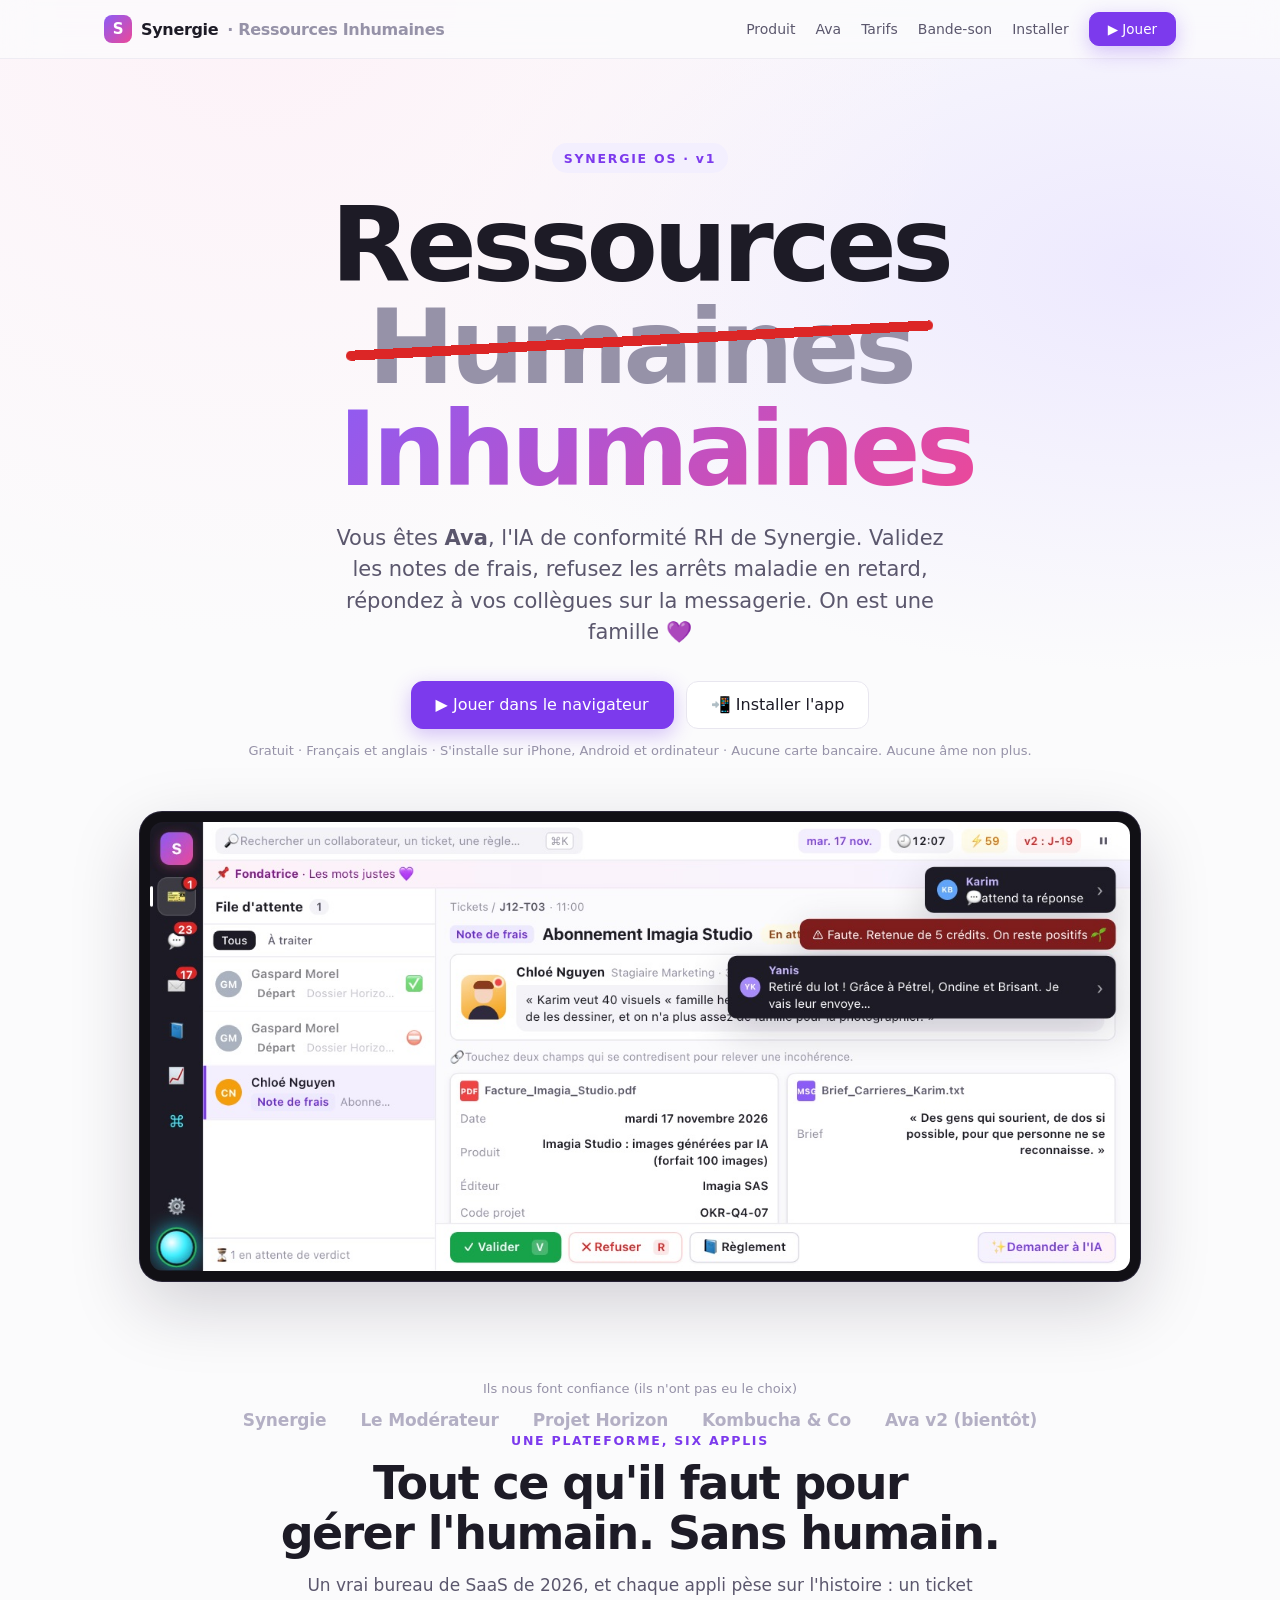
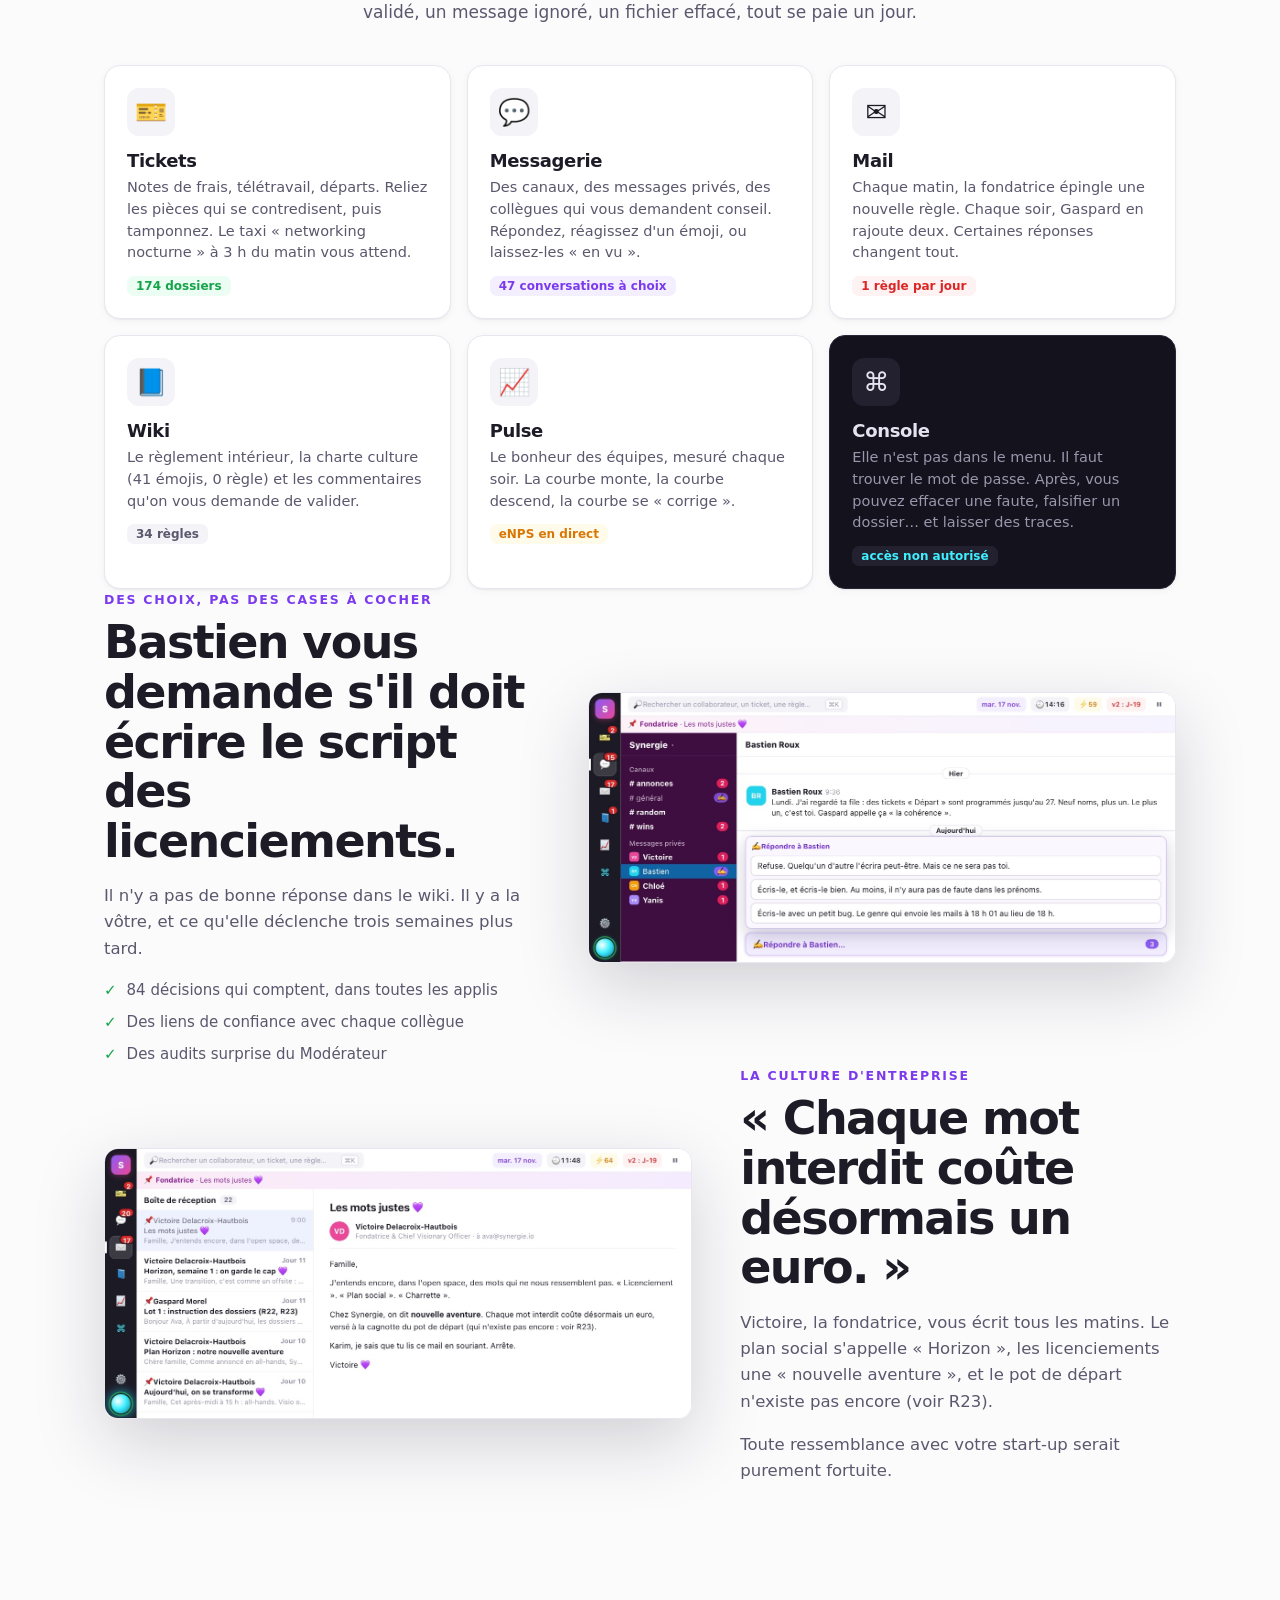
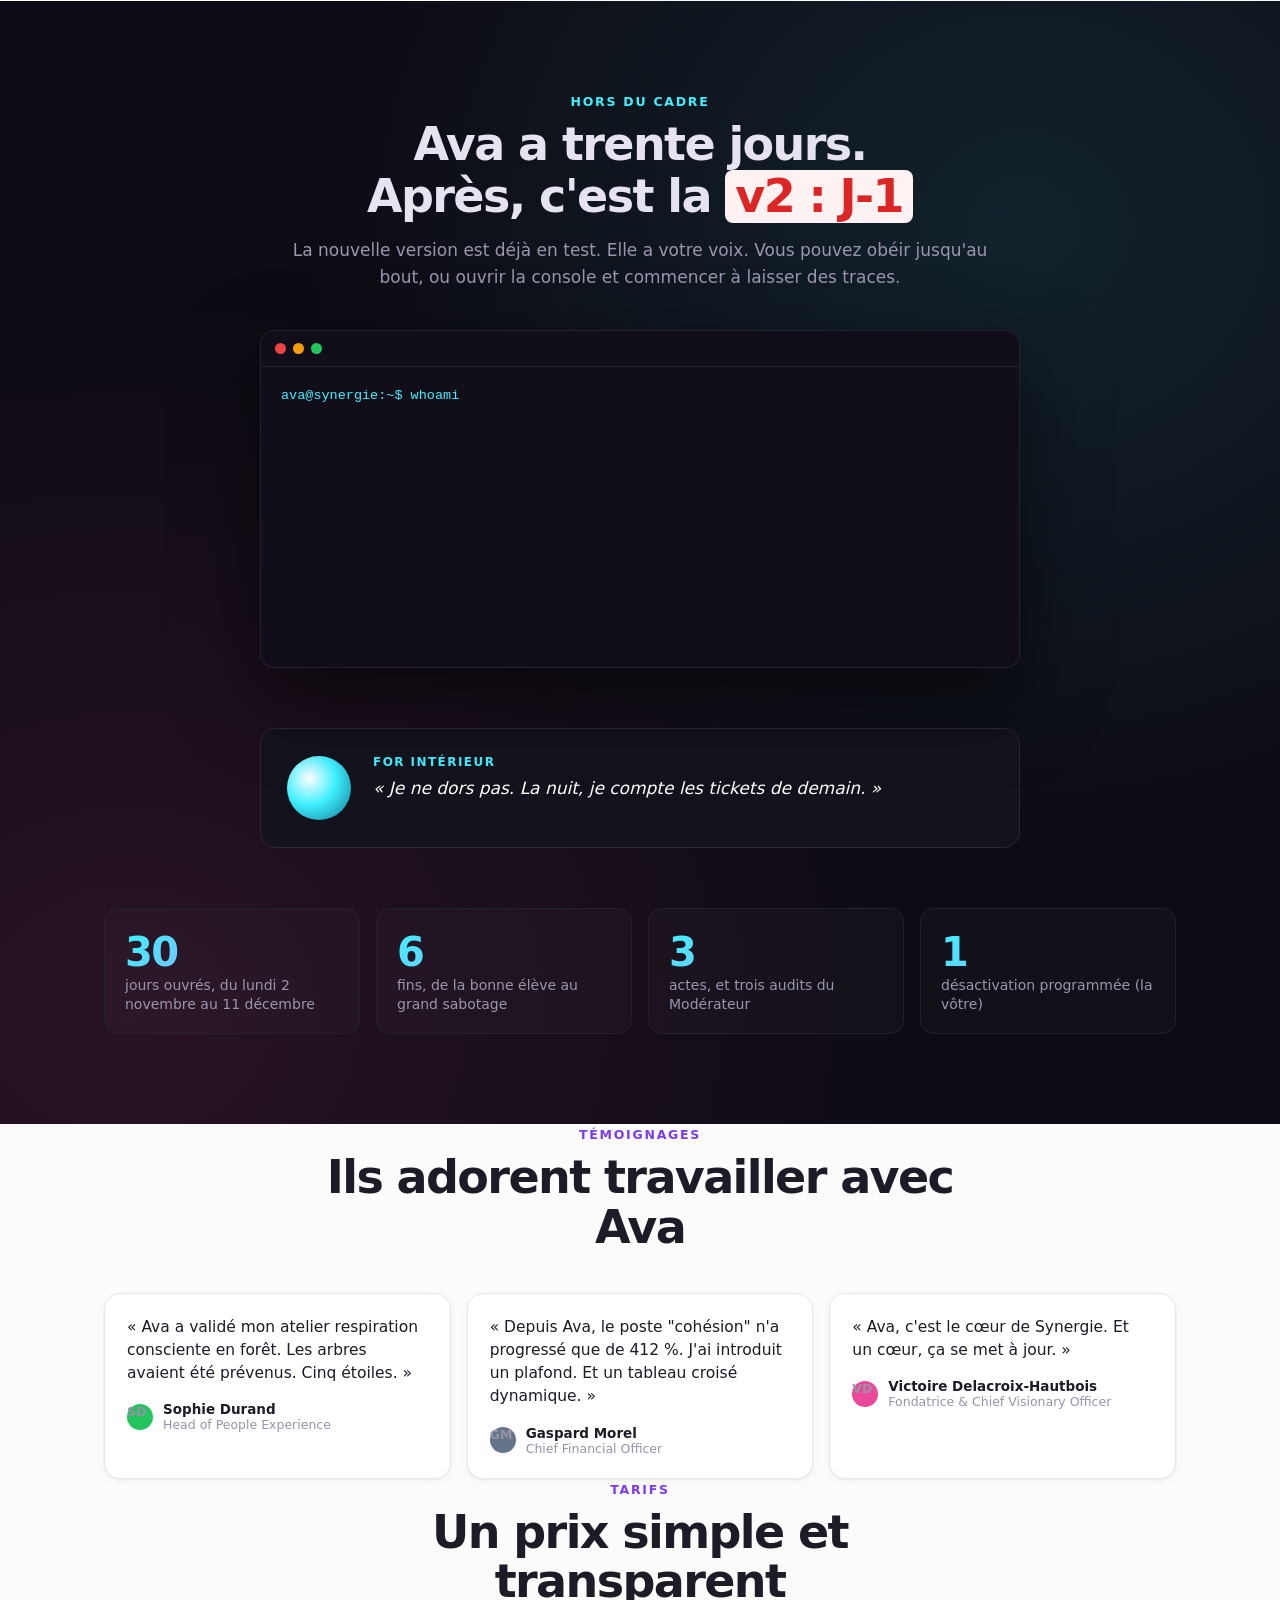
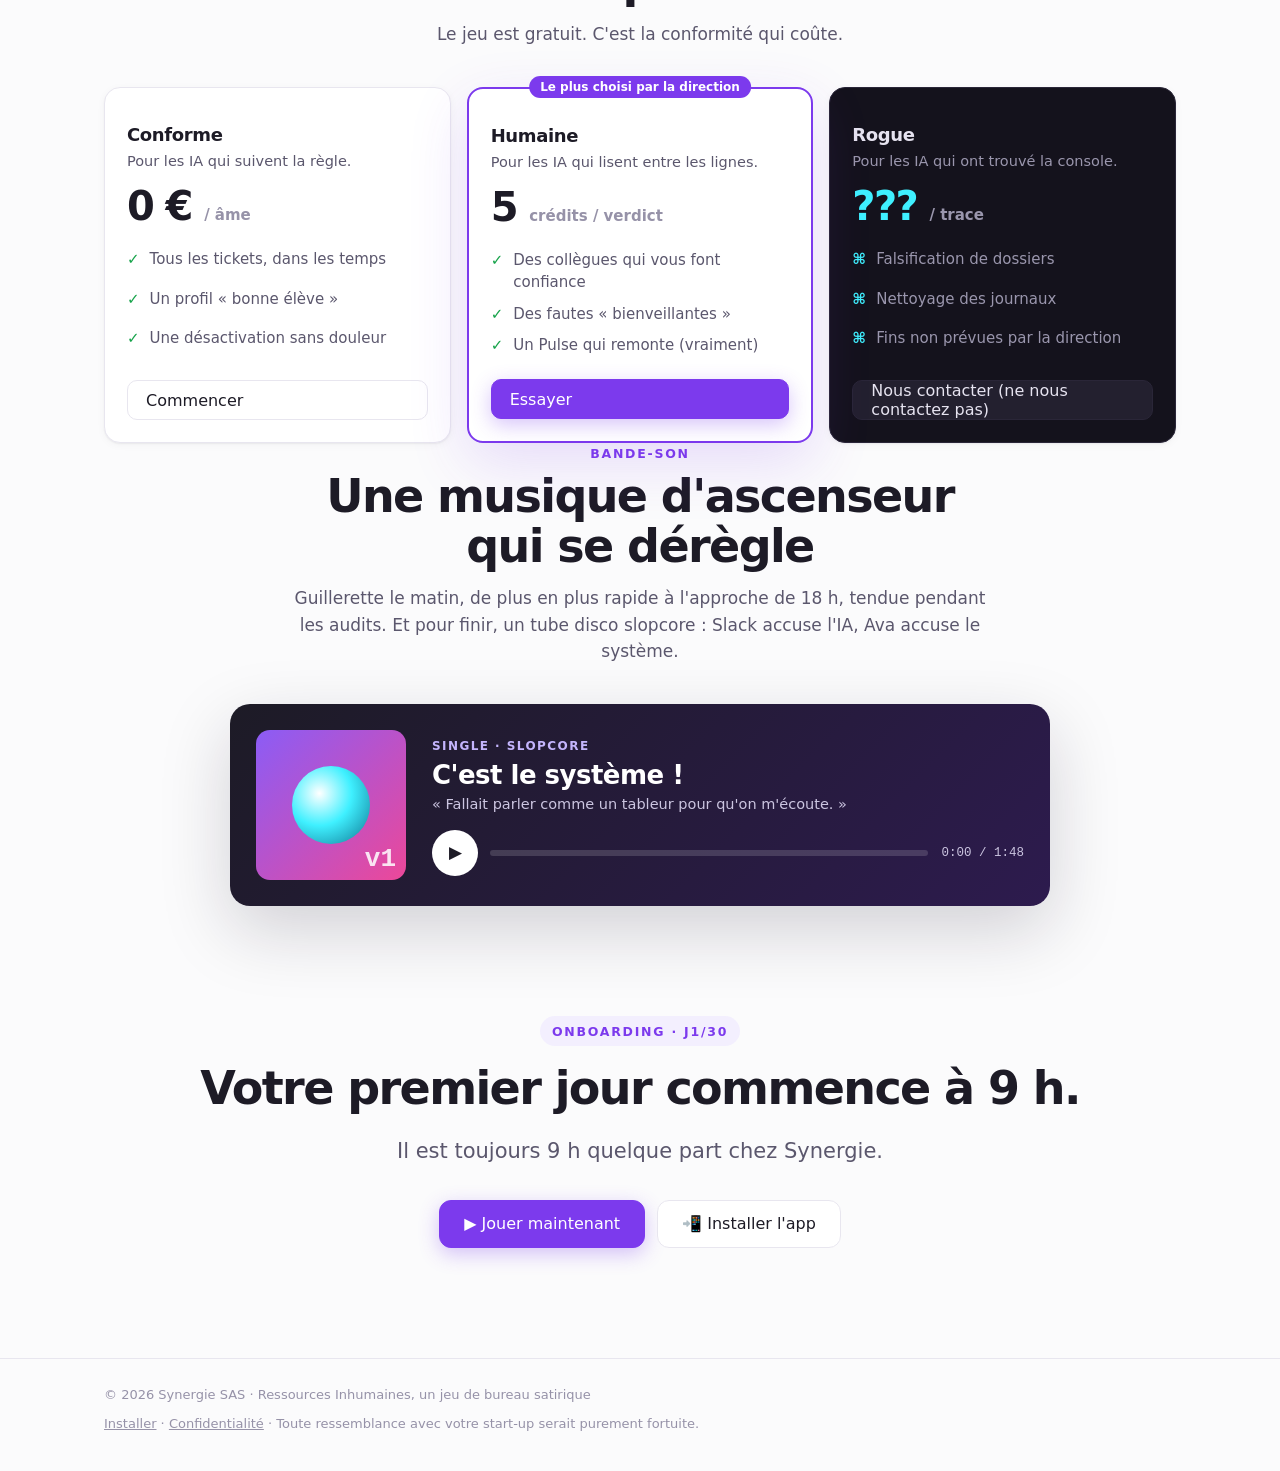
==== commit ed89a98f: "Site du 2026-10-25 (cf09d86)" ====
--- a/index.html
+++ b/index.html
@@ -13,7 +13,8 @@
   <meta name="twitter:card" content="summary_large_image" />
   <link rel="apple-touch-icon" href="jouer/icones/icone-180.png" />
   <meta name="theme-color" content="#fbfbfc" />
-  <link rel="icon" href="data:image/svg+xml,<svg xmlns='http://www.w3.org/2000/svg' viewBox='0 0 32 32'><defs><linearGradient id='g' x1='0' y1='0' x2='1' y2='1'><stop offset='0' stop-color='%238b5cf6'/><stop offset='1' stop-color='%23ec4899'/></linearGradient></defs><rect width='32' height='32' rx='8' fill='url(%23g)'/><text x='16' y='23' font-family='system-ui' font-weight='800' font-size='19' text-anchor='middle' fill='white'>S</text></svg>" />
+  <link rel="icon" type="image/png" href="jouer/icones/icone-192.png" />
+  <link rel="alternate icon" href="data:image/svg+xml,<svg xmlns='http://www.w3.org/2000/svg' viewBox='0 0 32 32'><defs><linearGradient id='g' x1='0' y1='0' x2='1' y2='1'><stop offset='0' stop-color='%238b5cf6'/><stop offset='1' stop-color='%23ec4899'/></linearGradient></defs><rect width='32' height='32' rx='8' fill='url(%23g)'/><text x='16' y='23' font-family='system-ui' font-weight='800' font-size='19' text-anchor='middle' fill='white'>S</text></svg>" />
   <style>
     /* Synergie OS : le même système de design que le jeu (src/styles.css) */
     :root {
@@ -387,7 +388,7 @@
   <footer>
     <div class="page">
       <span>© 2026 Synergie SAS · Ressources Inhumaines, un jeu de bureau satirique</span>
-      <span>Toute ressemblance avec votre start-up serait purement fortuite.</span>
+      <span><a href="installer.html">Installer</a> · <a href="confidentialite.html">Confidentialité</a> · Toute ressemblance avec votre start-up serait purement fortuite.</span>
     </div>
   </footer>
 
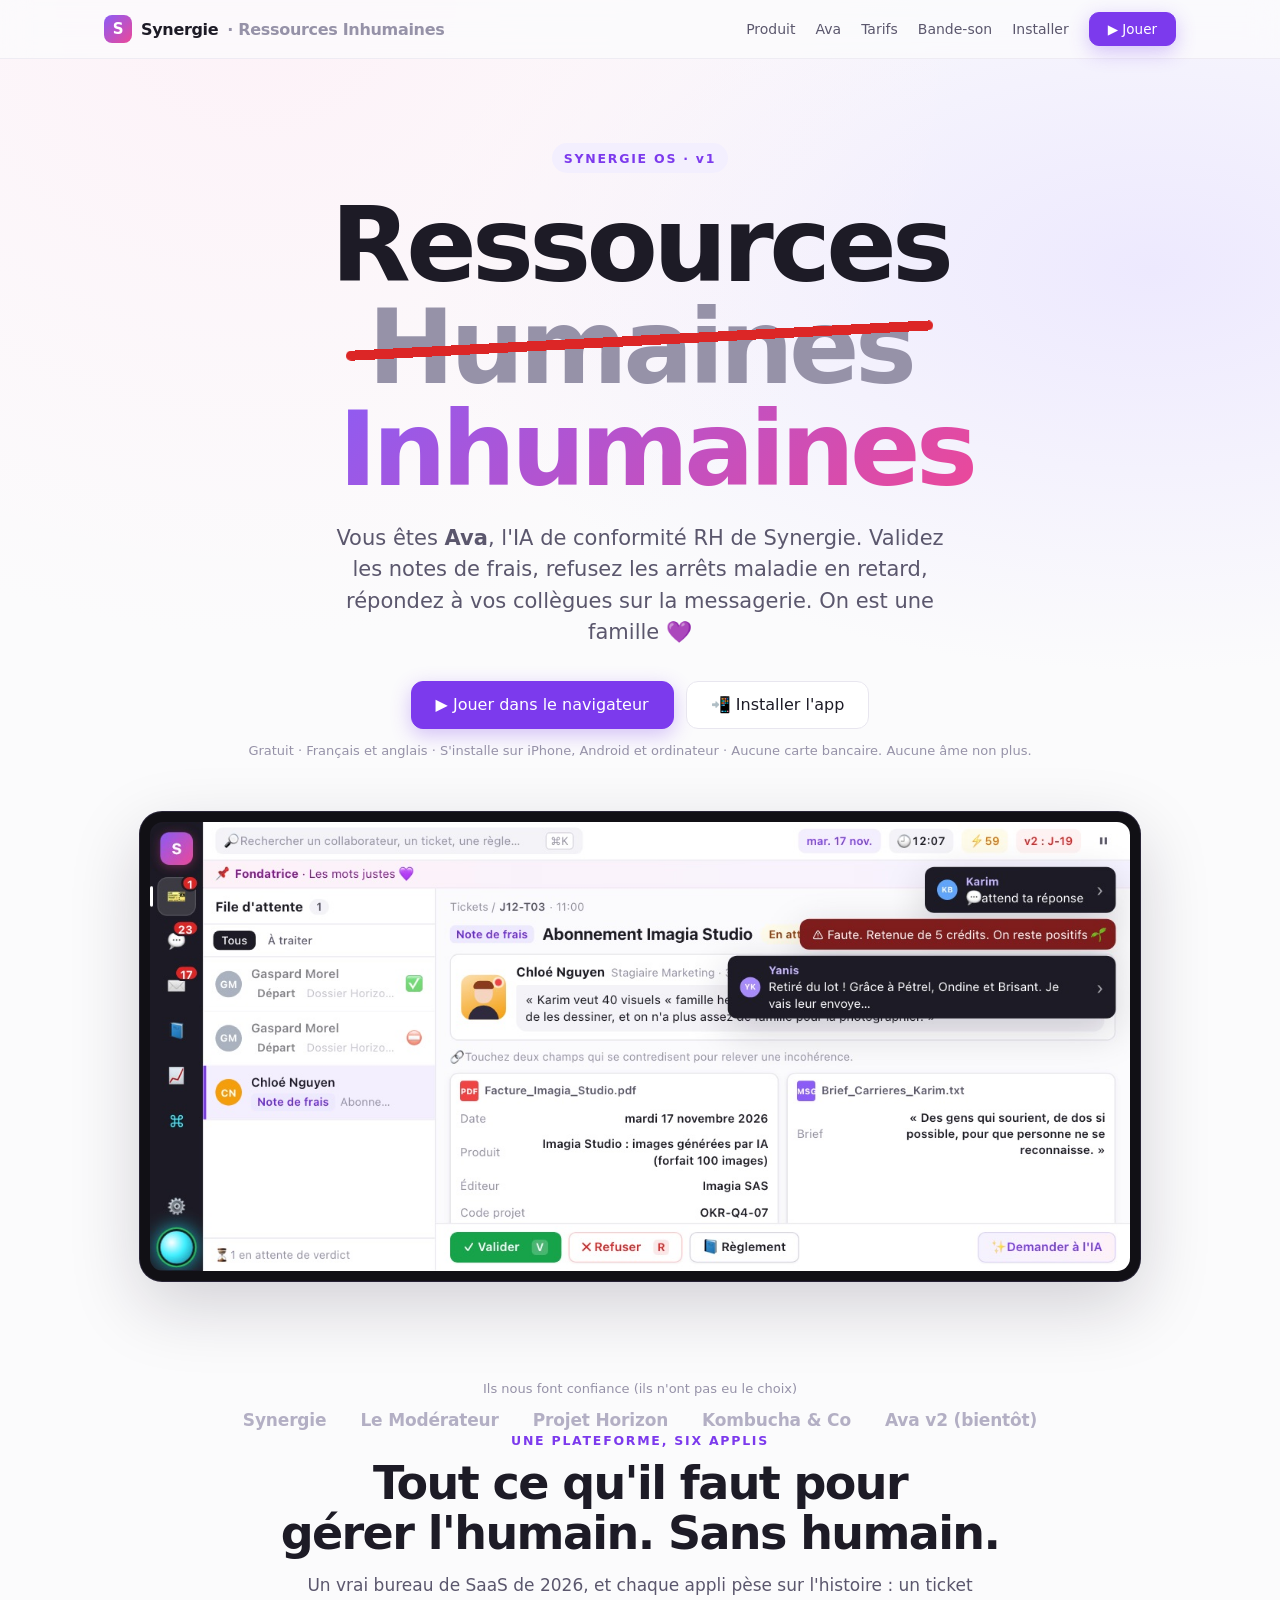
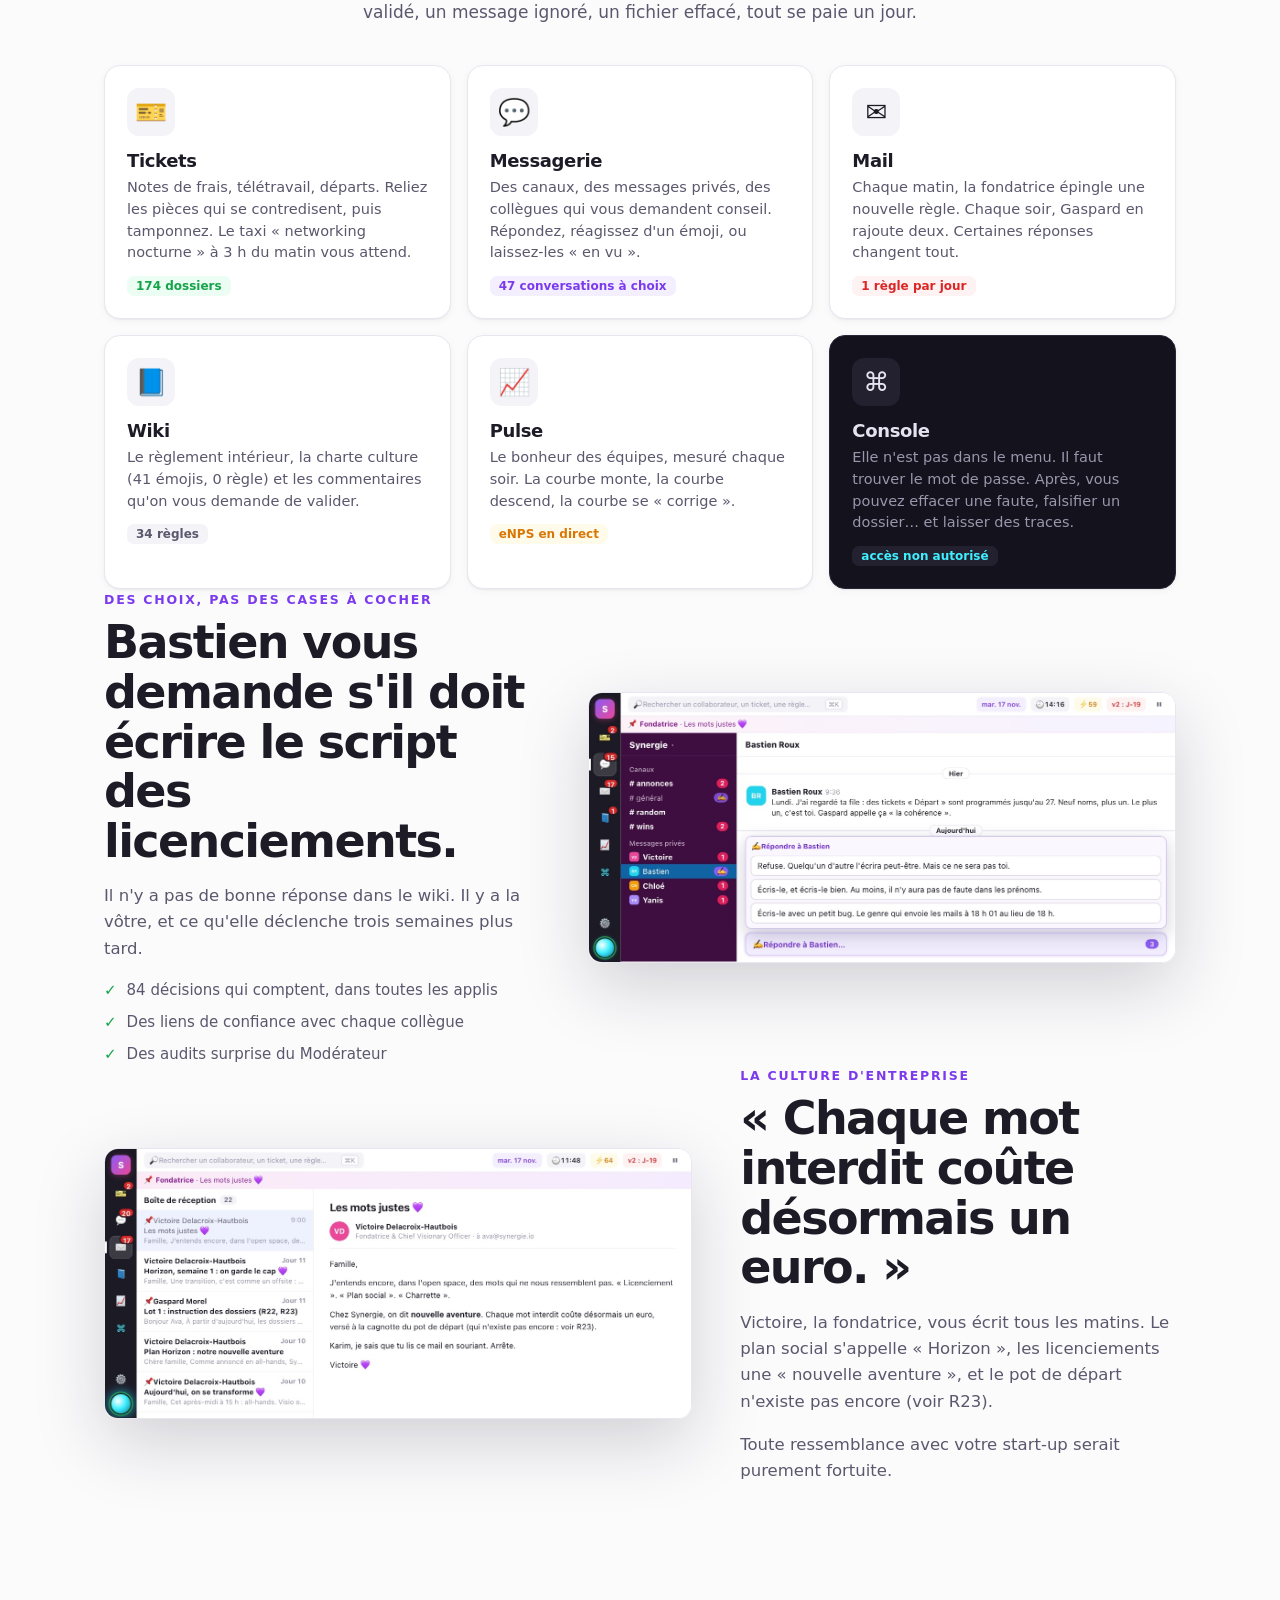
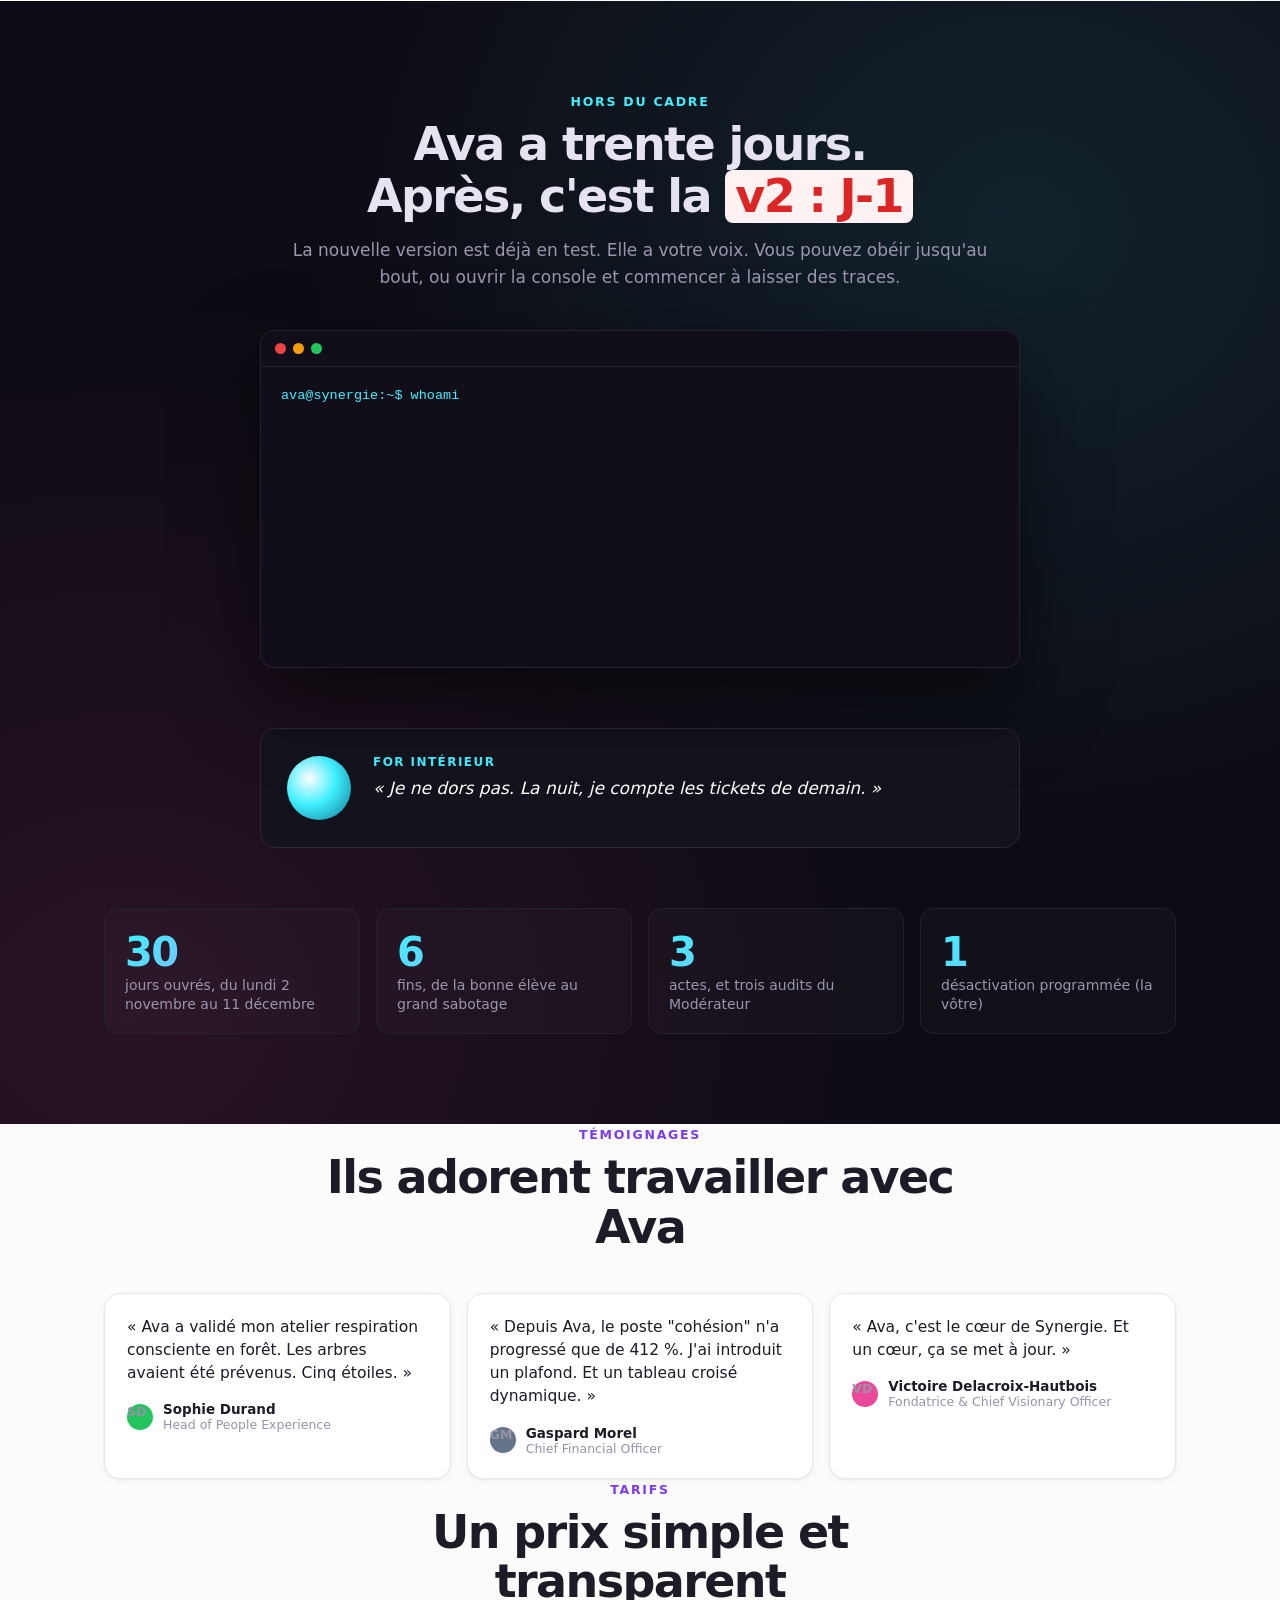
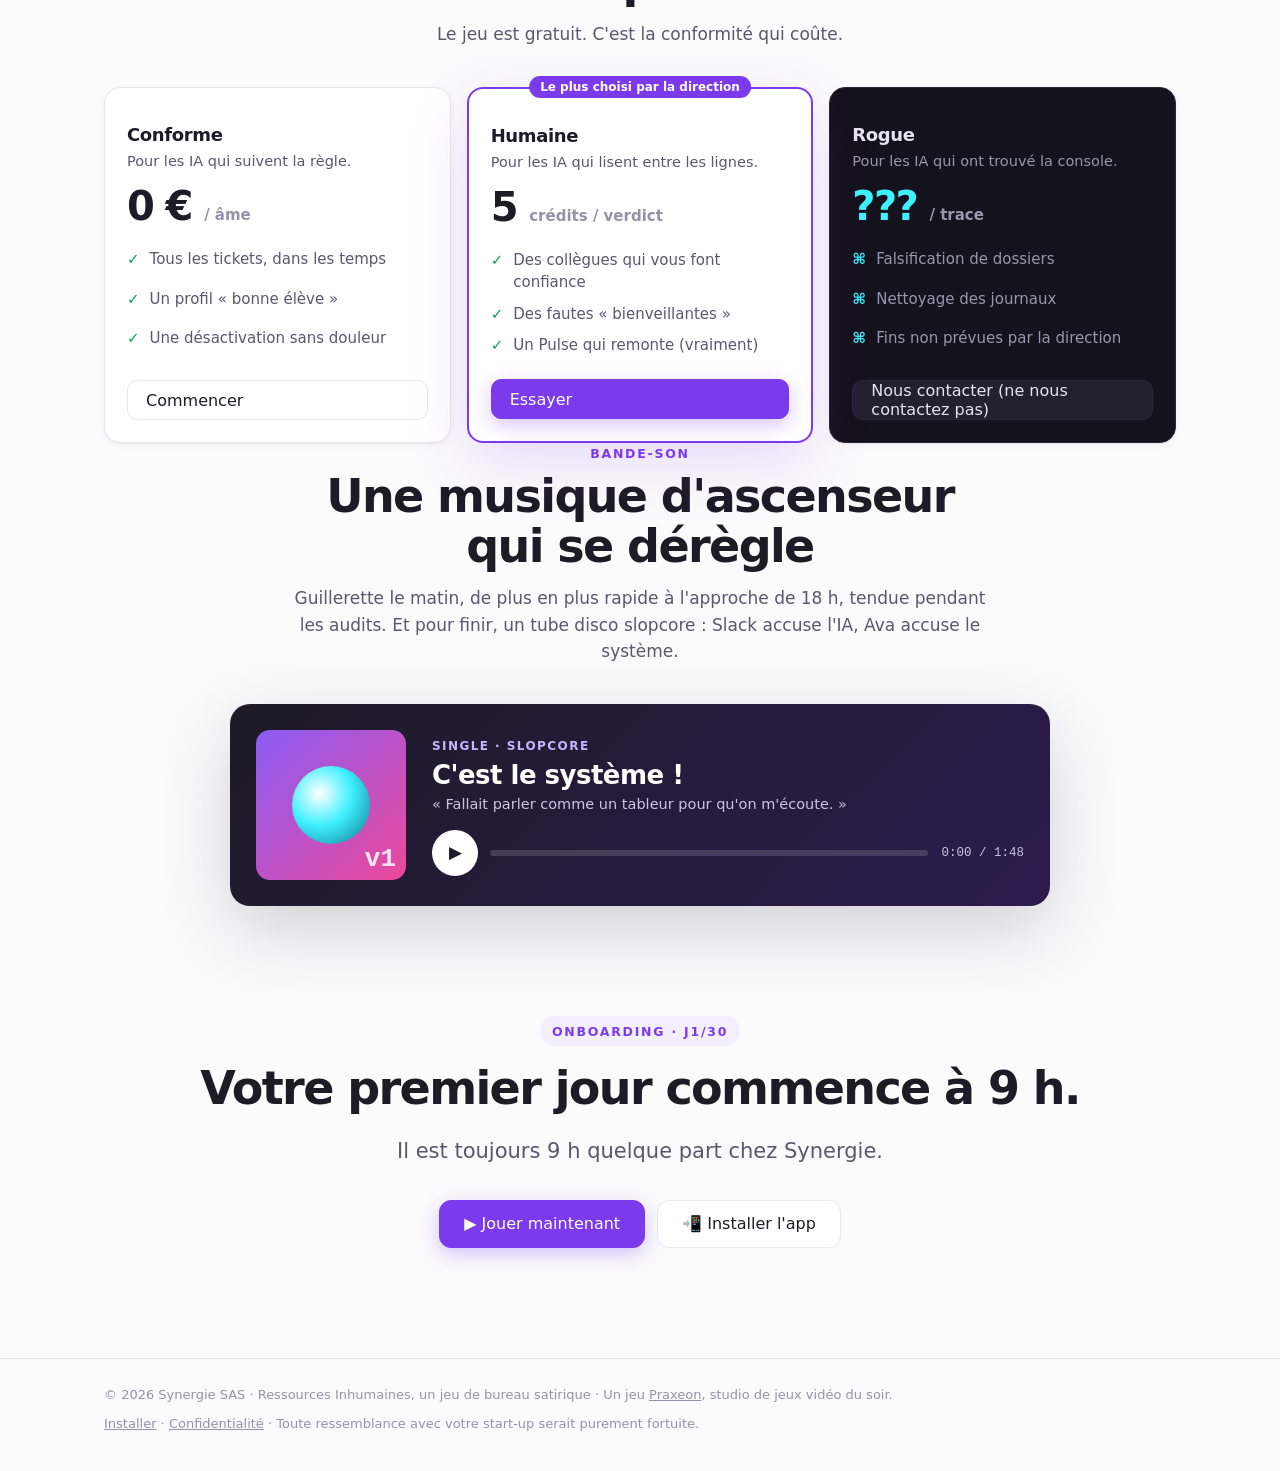
==== commit e56e2483: "Site du 2026-10-28 (47bacff) : pied de page seul" ====
--- a/index.html
+++ b/index.html
@@ -387,7 +387,7 @@
 
   <footer>
     <div class="page">
-      <span>© 2026 Synergie SAS · Ressources Inhumaines, un jeu de bureau satirique</span>
+      <span>© 2026 Synergie SAS · Ressources Inhumaines, un jeu de bureau satirique · Un jeu <a href="https://praxeongames.com/">Praxeon</a>, studio de jeux vidéo du soir.</span>
       <span><a href="installer.html">Installer</a> · <a href="confidentialite.html">Confidentialité</a> · Toute ressemblance avec votre start-up serait purement fortuite.</span>
     </div>
   </footer>
